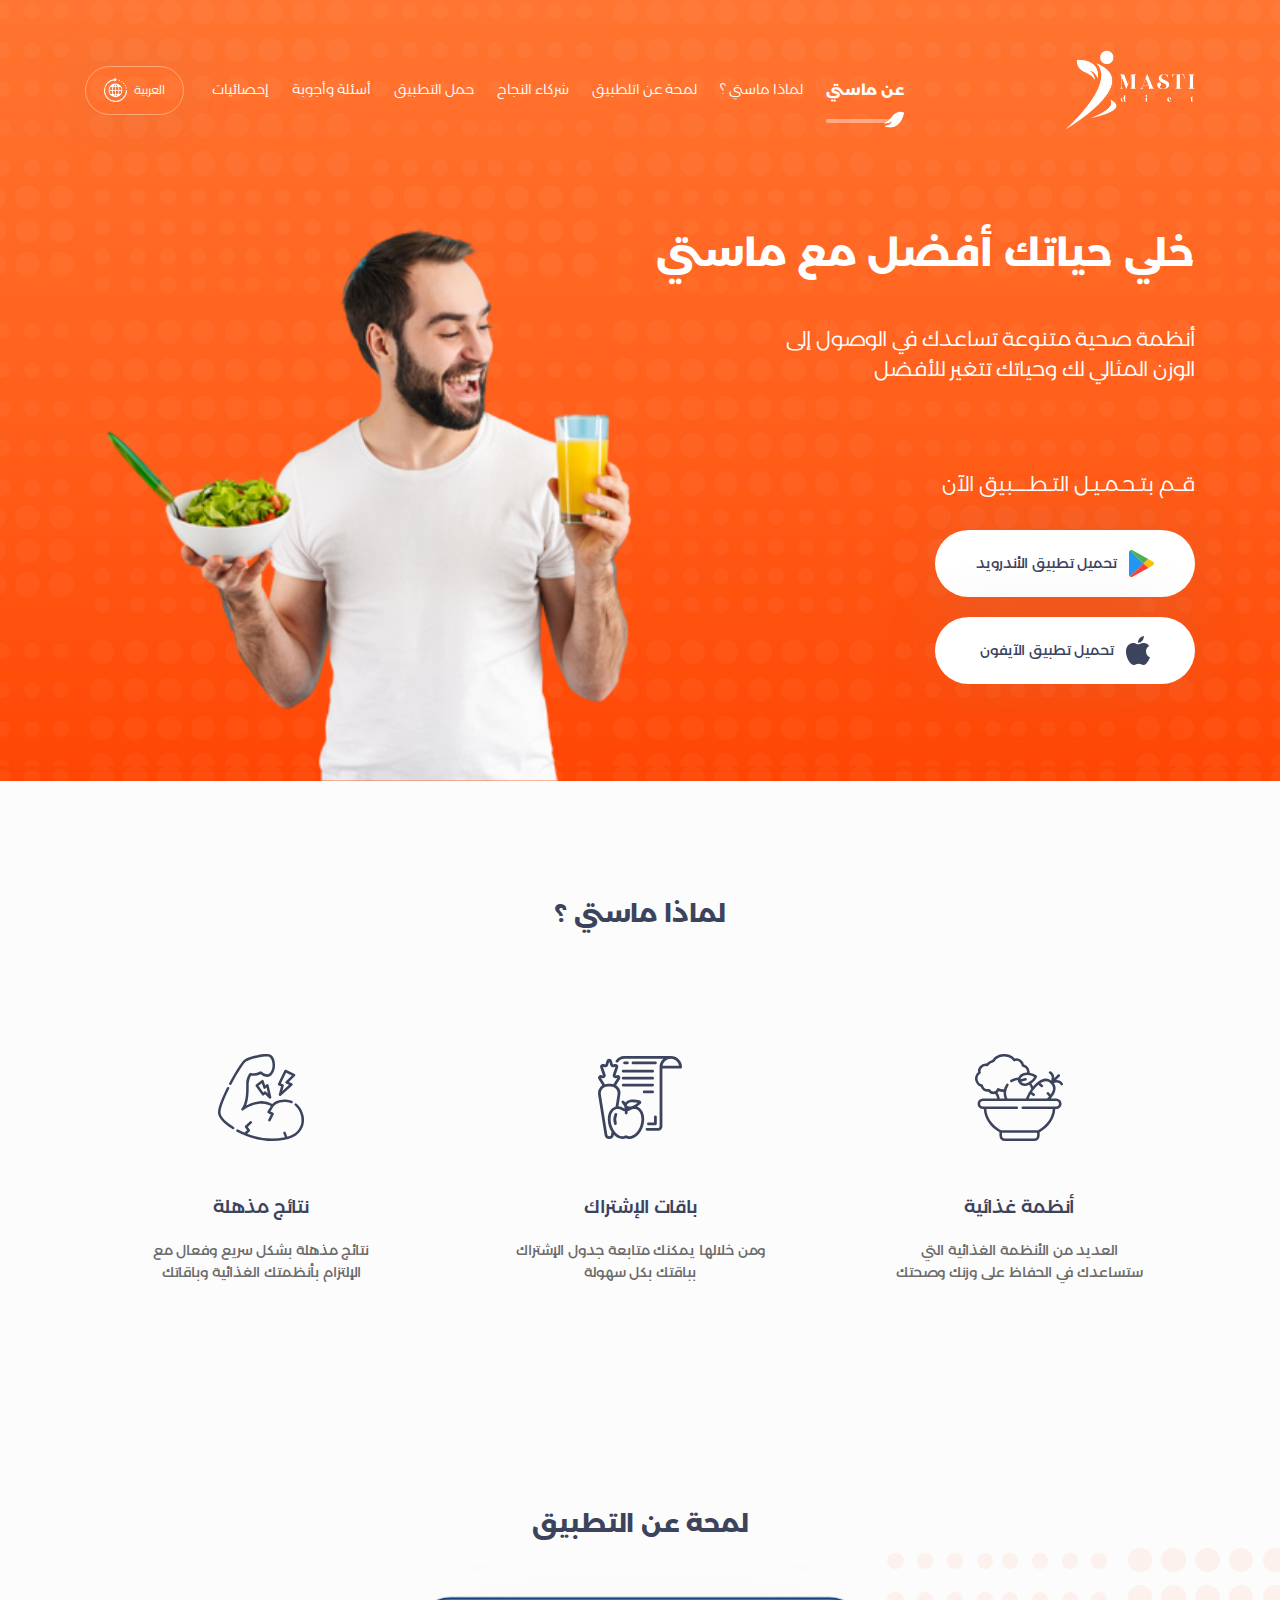
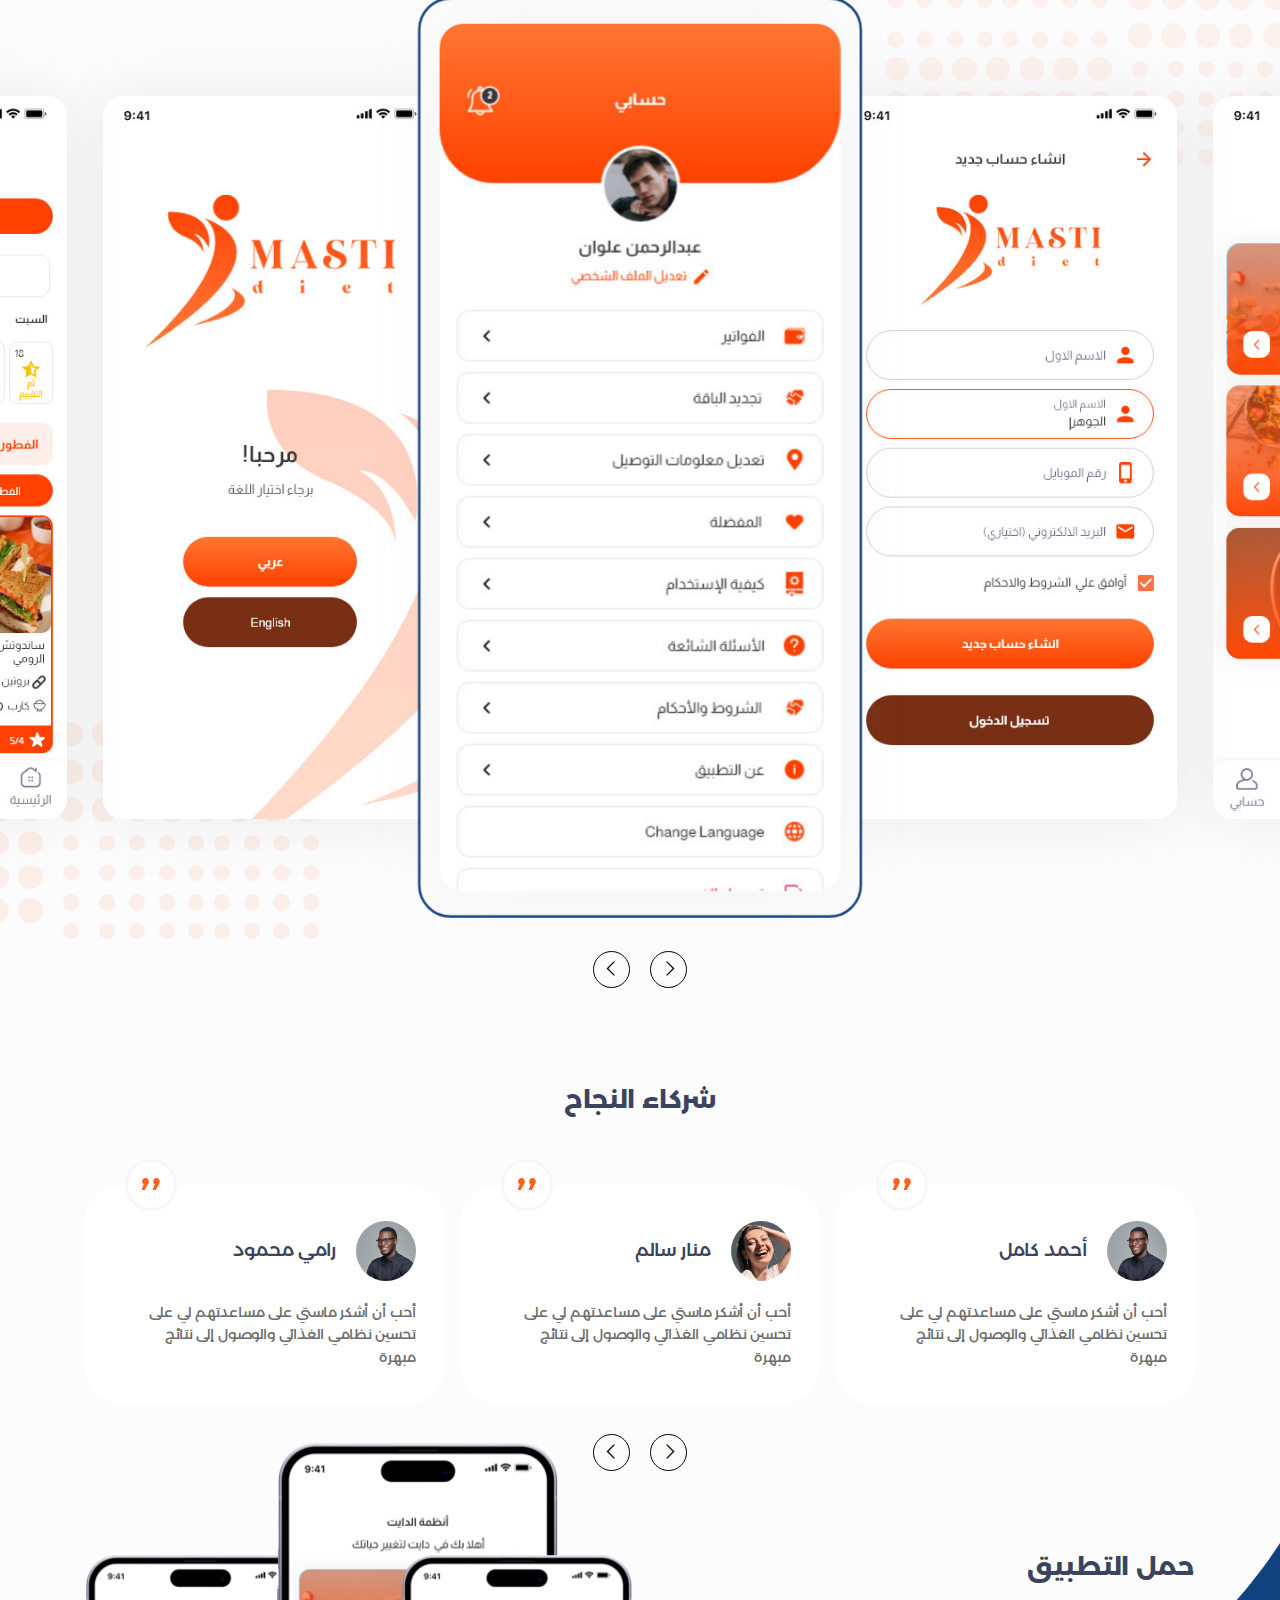
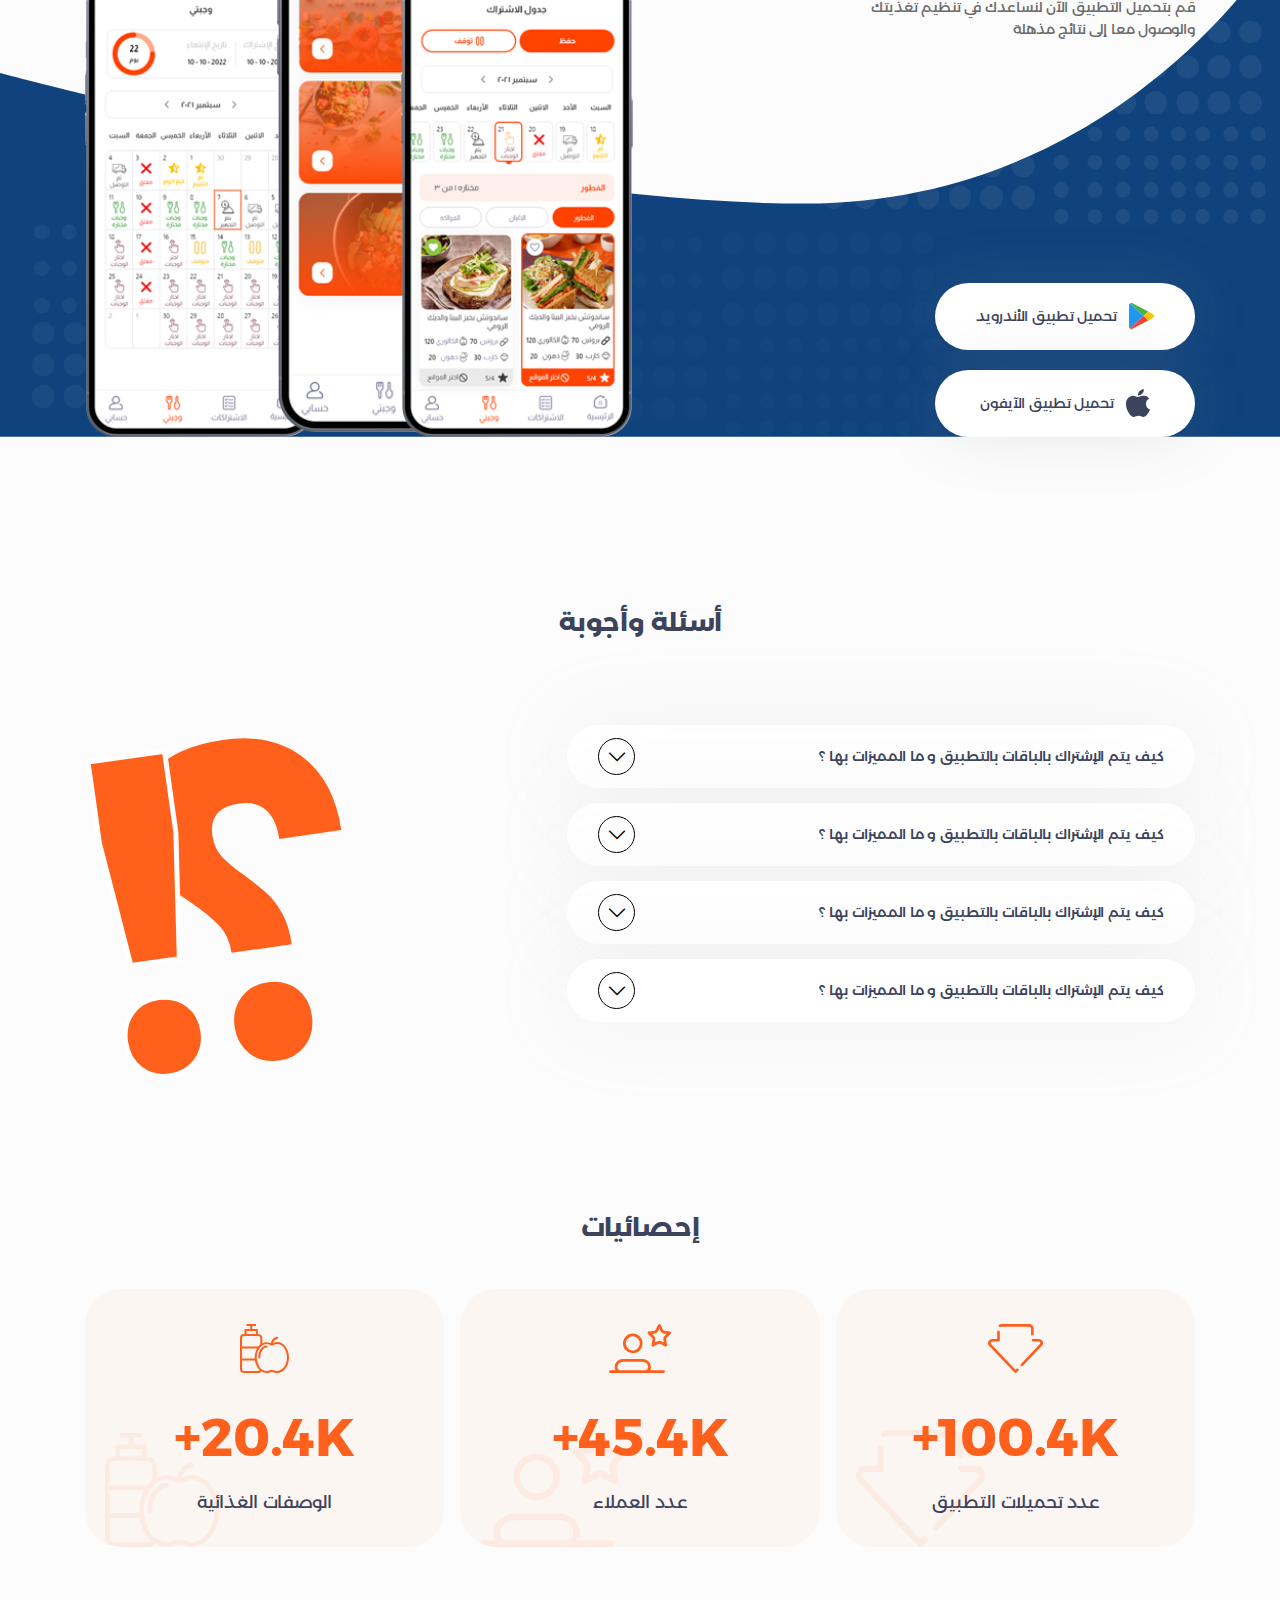
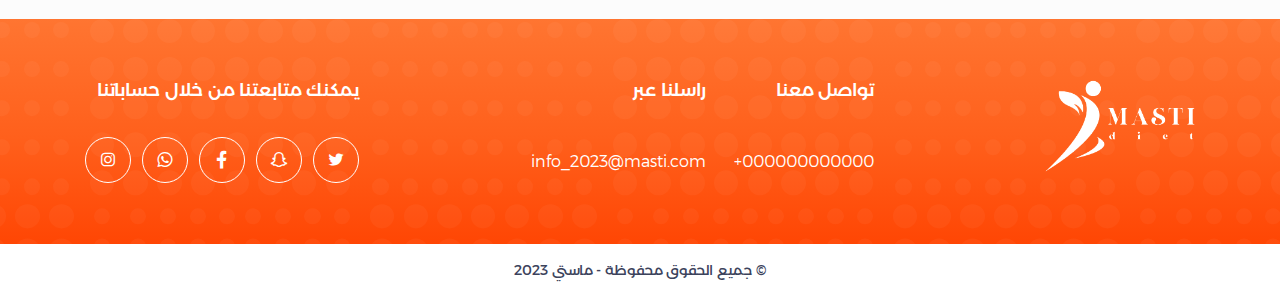
==== index.html @ 7a17d0a8 "init" ====
<!DOCTYPE html>
<html dir="rtl" lang="ar">
  <head>
    <meta charset="UTF-8" />
    <meta
      name="viewport"
      content="width=device-width, initial-scale=1, shrink-to-fit=no, user-scalable=no"
    />
    <title>Masti</title>
    <link rel="shortcut icon" type="img/png" href="images/fav.png" />
    <!-- <link rel="stylesheet" href="css/bootstrap.min.css" /> -->
    <link rel="stylesheet" href="css/bootstrap.rtl.min.css" />
    <link rel="stylesheet" href="css/swiper-bundle.min.css" />
    <link rel="stylesheet" href="css/sal.css" />
    <link rel="stylesheet" href="css/line-awesome.css" />
    <link rel="stylesheet" href="css/main.css" />
  </head>

  <body data-bs-spy="scroll" data-bs-target="#fixedNavbar">
    <!-- Start Header -->
    <header id="header">
      <div class="container">
        <div class="header">
          <div href="index.html" class="logo">
            <img src="images/logo.png" class="img-fluid" />
          </div>

          <div class="overlay"></div>

          <nav class="navbar" id="fixedNavbar">
            <ul class="nav nav-pills">
              <li class="nav-item">
                <a class="nav-link" href="#main"> عن ماستي </a>
              </li>
              <li class="nav-item">
                <a class="nav-link" href="#feats"> لماذا ماستي ؟ </a>
              </li>
              <li class="nav-item">
                <a class="nav-link" href="#app"> لمحة عن اتلطبيق </a>
              </li>
              <li class="nav-item">
                <a class="nav-link" href="#partners"> شركاء النجاح </a>
              </li>
              <li class="nav-item">
                <a class="nav-link" href="#download"> حمل التطبيق </a>
              </li>
              <li class="nav-item">
                <a class="nav-link" href="#faq"> أسئلة وأجوبة </a>
              </li>
              <li class="nav-item">
                <a class="nav-link" href="#states"> إحصائيات </a>
              </li>
            </ul>
            <a href="en/index.html" class="lang">
              العربية
              <img src="images/header/lang.svg" />
            </a>
          </nav>

          <button class="menu-btn">
            <span class="hamburger-lines">
              <span class="line line1"></span>
              <span class="line line2"></span>
              <span class="line line3"></span>
            </span>
          </button>
        </div>
      </div>
    </header>
    <!-- End Header -->

    <!-- Start Hero -->
    <main id="main">
      <div class="main-sec">
        <div class="container">
          <div class="main">
            <div class="main-text">
              <h1 class="main-title">خلي حياتك أفضل مع ماستي</h1>
              <p class="main-desc">
                أنظمة صحية متنوعة تساعدك في الوصول إلى الوزن المثالي لك وحياتك
                تتغير للأفضل
              </p>
              <div class="main-download">
                <h6 class="download-title">
                  قــم بتـحـمـيـل التـطـــــبيق الآن
                </h6>
                <div class="download-cont">
                  <a href="#!" class="download-btn">
                    <img src="images/download/google.svg" />
                    تحميل تطبيق الأندرويد
                  </a>
                  <a href="#!" class="download-btn">
                    <img src="images/download/apple.svg" />
                    تحميل تطبيق الآيفون
                  </a>
                </div>
              </div>
            </div>
            <div class="main-img">
              <img src="images/main/01.png" class="img-fluid" />
            </div>
          </div>
        </div>
      </div>
    </main>
    <!-- End Hero -->

    <!-- Start Feats -->
    <section id="feats">
      <div class="feats-sec">
        <div class="container">
          <h3 class="sec-title">لماذا ماستي ؟</h3>
          <div class="feats-cont">
            <div class="feat-item">
              <div class="feat-cont">
                <div class="feat-icon">
                  <img src="images/feats/01.svg" class="img-fluid" />
                </div>
                <h4 class="feat-name">أنظمة غذائية</h4>
                <p class="feat-desc">
                  العديد من الأنظمة الغذائية التي ستساعدك في الحفاظ على وزنك
                  وصحتك
                </p>
              </div>
            </div>
            <div class="feat-item">
              <div class="feat-cont">
                <div class="feat-icon">
                  <img src="images/feats/02.svg" class="img-fluid" />
                </div>
                <h4 class="feat-name">باقات الإشتراك</h4>
                <p class="feat-desc">
                  ومن خلالها يمكنك متابعة جدول الإشتراك بباقتك بكل سهولة
                </p>
              </div>
            </div>
            <div class="feat-item">
              <div class="feat-cont">
                <div class="feat-icon">
                  <img src="images/feats/03.svg" class="img-fluid" />
                </div>
                <h4 class="feat-name">نتائج مذهلة</h4>
                <p class="feat-desc">
                  نتائج مذهلة بشكل سريع وفعال مع الإلتزام بأنظمتك الغذائية
                  وباقاتك
                </p>
              </div>
            </div>
          </div>
        </div>
      </div>
    </section>
    <!-- End Feats -->

    <!-- Start App -->
    <section id="app">
      <div class="app-sec">
        <div class="container">
          <h3 class="sec-title">لمحة عن التطبيق</h3>
          <div class="app-slider">
            <div class="swiper">
              <div class="swiper-wrapper">
                <div class="swiper-slide">
                  <div class="app-screen">
                    <div class="app-img">
                      <img src="images/app/01.jpg" class="img-fluid" />
                    </div>
                  </div>
                </div>
                <div class="swiper-slide">
                  <div class="app-screen">
                    <div class="app-img">
                      <img src="images/app/02.jpg" class="img-fluid" />
                    </div>
                  </div>
                </div>
                <div class="swiper-slide">
                  <div class="app-screen">
                    <div class="app-img">
                      <img src="images/app/03.jpg" class="img-fluid" />
                    </div>
                  </div>
                </div>
                <div class="swiper-slide">
                  <div class="app-screen">
                    <div class="app-img">
                      <img src="images/app/04.jpg" class="img-fluid" />
                    </div>
                  </div>
                </div>
                <div class="swiper-slide">
                  <div class="app-screen">
                    <div class="app-img">
                      <img src="images/app/05.jpg" class="img-fluid" />
                    </div>
                  </div>
                </div>
              </div>
            </div>
            <div class="slider-navs">
              <div class="swiper-button-prev swiper-btn">
                <i class="las la-angle-right"></i>
              </div>
              <div class="swiper-button-next swiper-btn">
                <i class="las la-angle-left"></i>
              </div>
            </div>
          </div>
        </div>
      </div>
    </section>
    <!-- End App -->

    <!-- Start Partners -->
    <section id="partners">
      <div class="partners-sec">
        <div class="container">
          <h3 class="sec-title">شركاء النجاح</h3>
          <div class="partners-slider">
            <div class="swiper">
              <div class="swiper-wrapper">
                <div class="swiper-slide">
                  <div class="partner-item">
                    <div class="quote">,,</div>
                    <div class="partner-cont">
                      <div class="partner-head">
                        <div class="partner-img">
                          <img src="images/partners/01.jpg" class="img-fluid" />
                        </div>
                        <h4 class="partner-name">أحمد كامل</h4>
                      </div>
                      <p class="partner-text">
                        أحب أن أشكر ماستي على مساعدتهم لي على تحسين نظامي
                        الغذائي والوصول إلى نتائج مبهرة
                      </p>
                    </div>
                  </div>
                </div>
                <div class="swiper-slide">
                  <div class="partner-item">
                    <div class="quote">,,</div>
                    <div class="partner-cont">
                      <div class="partner-head">
                        <div class="partner-img">
                          <img src="images/partners/02.jpg" class="img-fluid" />
                        </div>
                        <h4 class="partner-name">منار سالم</h4>
                      </div>
                      <p class="partner-text">
                        أحب أن أشكر ماستي على مساعدتهم لي على تحسين نظامي
                        الغذائي والوصول إلى نتائج مبهرة
                      </p>
                    </div>
                  </div>
                </div>
                <div class="swiper-slide">
                  <div class="partner-item">
                    <div class="quote">,,</div>
                    <div class="partner-cont">
                      <div class="partner-head">
                        <div class="partner-img">
                          <img src="images/partners/01.jpg" class="img-fluid" />
                        </div>
                        <h4 class="partner-name">رامي محمود</h4>
                      </div>
                      <p class="partner-text">
                        أحب أن أشكر ماستي على مساعدتهم لي على تحسين نظامي
                        الغذائي والوصول إلى نتائج مبهرة
                      </p>
                    </div>
                  </div>
                </div>
              </div>
            </div>
            <div class="slider-navs">
              <div class="swiper-button-prev swiper-btn">
                <i class="las la-angle-right"></i>
              </div>
              <div class="swiper-button-next swiper-btn">
                <i class="las la-angle-left"></i>
              </div>
            </div>
          </div>
        </div>
      </div>
    </section>
    <!-- End Partners -->

    <!-- Start Download -->
    <section id="download">
      <div class="download-sec">
        <img src="images/download/curve.svg" class="img-fluid curve-bg" />
        <div class="container">
          <div class="download-content">
            <div class="download-text">
              <h3 class="sec-title">حمل التطبيق</h3>
              <p class="download-desc">
                قم بتحميل التطبيق الآن لنساعدك في تنظيم تغذيتك والوصول معا إلى
                نتائج مذهلة
              </p>
              <div class="download-cont">
                <a href="#!" class="download-btn">
                  <img src="images/download/google.svg" />
                  تحميل تطبيق الأندرويد
                </a>
                <a href="#!" class="download-btn">
                  <img src="images/download/apple.svg" />
                  تحميل تطبيق الآيفون
                </a>
              </div>
            </div>
            <div class="download-imgs">
              <img src="images/download/01.png" alt="" />
              <img src="images/download/02.png" alt="" />
              <img src="images/download/03.png" alt="" />
            </div>
          </div>
        </div>
      </div>
    </section>
    <!-- End Download -->

    <!-- Start FAQ -->
    <section id="faq">
      <div class="faq-sec">
        <div class="container">
          <h3 class="sec-title">أسئلة وأجوبة</h3>
          <div class="faq-cont">
            <div class="faq-acc">
              <div class="acc-item">
                <div class="acc-head">
                  كيف يتم الإشتراك بالباقات بالتطبيق و ما المميزات بها ؟
                  <div class="head-icon">
                    <i class="las la-angle-down"></i>
                  </div>
                </div>
                <div class="acc-body">
                  <p class="body-text">
                    هناك حقيقة مثبتة منذ زمن طويل وهي أن المحتوى المقروء لصفحة
                    ما سيلهي القارئ عن التركيز على الشكل الخارجي للنص أو شكل
                    توضع الفقرات في الصفحة التي يقرأها.إفتراضي هناك حقيقة مثبتة
                    منذ زمن
                  </p>
                </div>
              </div>
              <div class="acc-item">
                <div class="acc-head">
                  كيف يتم الإشتراك بالباقات بالتطبيق و ما المميزات بها ؟
                  <div class="head-icon">
                    <i class="las la-angle-down"></i>
                  </div>
                </div>
                <div class="acc-body">
                  <p class="body-text">
                    هناك حقيقة مثبتة منذ زمن طويل وهي أن المحتوى المقروء لصفحة
                    ما سيلهي القارئ عن التركيز على الشكل الخارجي للنص أو شكل
                    توضع الفقرات في الصفحة التي يقرأها.إفتراضي هناك حقيقة مثبتة
                    منذ زمن طويل وهي أن المحتوى المقروء لصفحة ما سيلهي القارئ عن
                    التركيز على الشكل الخارجي للنص أو شكل توضع الفقرات في الصفحة
                    التي يقرأها.إفتراضي هناك حقيقة مثبتة منذ زمن طويل وهي أن
                    المحتوى المقروء لصفحة ما سيلهي القارئ عن التركيز على الشكل
                    الخارجي للنص أو شكل توضع الفقرات في الصفحة التي
                    يقرأها.إفتراضي هناك حقيقة مثبتة منذ زمن طويل وهي أن المحتوى
                    المقروء لصفحة ما سيلهي القارئ عن التركيز على الشكل الخارجي
                    للنص أو شكل توضع الفقرات في الصفحة التي يقرأها.إفتراضي
                  </p>
                </div>
              </div>
              <div class="acc-item">
                <div class="acc-head">
                  كيف يتم الإشتراك بالباقات بالتطبيق و ما المميزات بها ؟
                  <div class="head-icon">
                    <i class="las la-angle-down"></i>
                  </div>
                </div>
                <div class="acc-body">
                  <p class="body-text">
                    هناك حقيقة مثبتة منذ زمن طويل وهي أن المحتوى المقروء لصفحة
                    ما سيلهي القارئ عن التركيز على الشكل الخارجي للنص أو شكل
                    توضع الفقرات في الصفحة التي يقرأها.إفتراضي هناك حقيقة مثبتة
                    منذ زمن
                  </p>
                </div>
              </div>
              <div class="acc-item">
                <div class="acc-head">
                  كيف يتم الإشتراك بالباقات بالتطبيق و ما المميزات بها ؟
                  <div class="head-icon">
                    <i class="las la-angle-down"></i>
                  </div>
                </div>
                <div class="acc-body">
                  <p class="body-text">
                    هناك حقيقة مثبتة منذ زمن طويل وهي أن المحتوى المقروء لصفحة
                    ما سيلهي القارئ عن التركيز على الشكل الخارجي للنص أو شكل
                    توضع الفقرات في الصفحة التي يقرأها.إفتراضي هناك حقيقة مثبتة
                    منذ زمن طويل وهي أن المحتوى المقروء لصفحة ما سيلهي القارئ عن
                    التركيز على الشكل الخارجي للنص أو شكل توضع الفقرات في الصفحة
                    التي يقرأها.إفتراضي هناك حقيقة مثبتة منذ زمن طويل وهي أن
                    المحتوى المقروء لصفحة ما سيلهي القارئ عن التركيز على الشكل
                    الخارجي للنص أو شكل توضع الفقرات في الصفحة التي
                    يقرأها.إفتراضي هناك حقيقة مثبتة منذ زمن طويل وهي أن المحتوى
                    المقروء لصفحة ما سيلهي القارئ عن التركيز على الشكل الخارجي
                    للنص أو شكل توضع الفقرات في الصفحة التي يقرأها.إفتراضي
                  </p>
                </div>
              </div>
            </div>
            <div class="faq-img">
              <div class="icons">
                <span>!</span>
                <span>؟</span>
              </div>
            </div>
          </div>
        </div>
      </div>
    </section>
    <!-- End FAQ -->

    <!-- Start States -->
    <section id="states">
      <div class="states-sec">
        <div class="container">
          <h3 class="sec-title">إحصائيات</h3>
          <div class="states-cont">
            <div class="state-item">
              <div class="state-icon">
                <img src="images/states/01.svg" class="img-fluid" />
              </div>
              <strong class="state-value">
                +
                <span class="state-num">100.4</span>
                K
              </strong>
              <h6 class="state-name">عدد تحميلات التطبيق</h6>
              <div class="state-pattern">
                <img src="images/states/01.svg" class="img-fluid" />
              </div>
            </div>
            <div class="state-item">
              <div class="state-icon">
                <img src="images/states/02.svg" class="img-fluid" />
              </div>
              <strong class="state-value">
                +
                <span class="state-num">45.4</span>
                K
              </strong>
              <h6 class="state-name">عدد العملاء</h6>
              <div class="state-pattern">
                <img src="images/states/02.svg" class="img-fluid" />
              </div>
            </div>
            <div class="state-item">
              <div class="state-icon">
                <img src="images/states/03.svg" class="img-fluid" />
              </div>
              <strong class="state-value">
                +
                <span class="state-num">20.4</span>
                K
              </strong>
              <h6 class="state-name">الوصفات الغذائية</h6>
              <div class="state-pattern">
                <img src="images/states/03.svg" class="img-fluid" />
              </div>
            </div>
          </div>
        </div>
      </div>
    </section>
    <!-- End States -->

    <!-- Start Footer -->
    <footer>
      <div class="container">
        <div class="footer">
          <div class="footer-logo">
            <img src="images/logo.png" class="img-fluid" />
          </div>
          <div class="footer-contacts">
            <div class="footer-contact">
              <h4 class="footer-title">تواصل معنا</h4>
              <a href="tel:+000000000000" class="contact-method">
                +000000000000
              </a>
            </div>
            <div class="footer-contact">
              <h4 class="footer-title">راسلنا عبر</h4>
              <a href="mailto:info_2023@masti.com" class="contact-method">
                info_2023@masti.com
              </a>
            </div>
          </div>
          <div class="footer-socials">
            <h4 class="footer-title">يمكنك متابعتنا من خلال حساباتنا</h4>
            <div class="socials">
              <a href="#!" class="social">
                <i class="lab la-twitter"></i>
              </a>
              <a href="#!" class="social">
                <i class="lab la-snapchat"></i>
              </a>
              <a href="#!" class="social">
                <i class="lab la-facebook"></i>
              </a>
              <a href="#!" class="social">
                <i class="lab la-whatsapp"></i>
              </a>
              <a href="#!" class="social">
                <i class="lab la-instagram"></i>
              </a>
            </div>
          </div>
        </div>
      </div>
    </footer>
    <p class="copyrights">© جميع الحقوق محفوظة - ماستي 2023</p>
    <!-- End Footer -->
    <script src="js/jquery.min.js"></script>
    <script src="js/popper.min.js"></script>
    <script src="js/bootstrap.min.js"></script>
    <script src="js/swiper-bundle.min.js"></script>
    <script src="js/sal.js"></script>
    <script src="js/main.js"></script>
  </body>
</html>
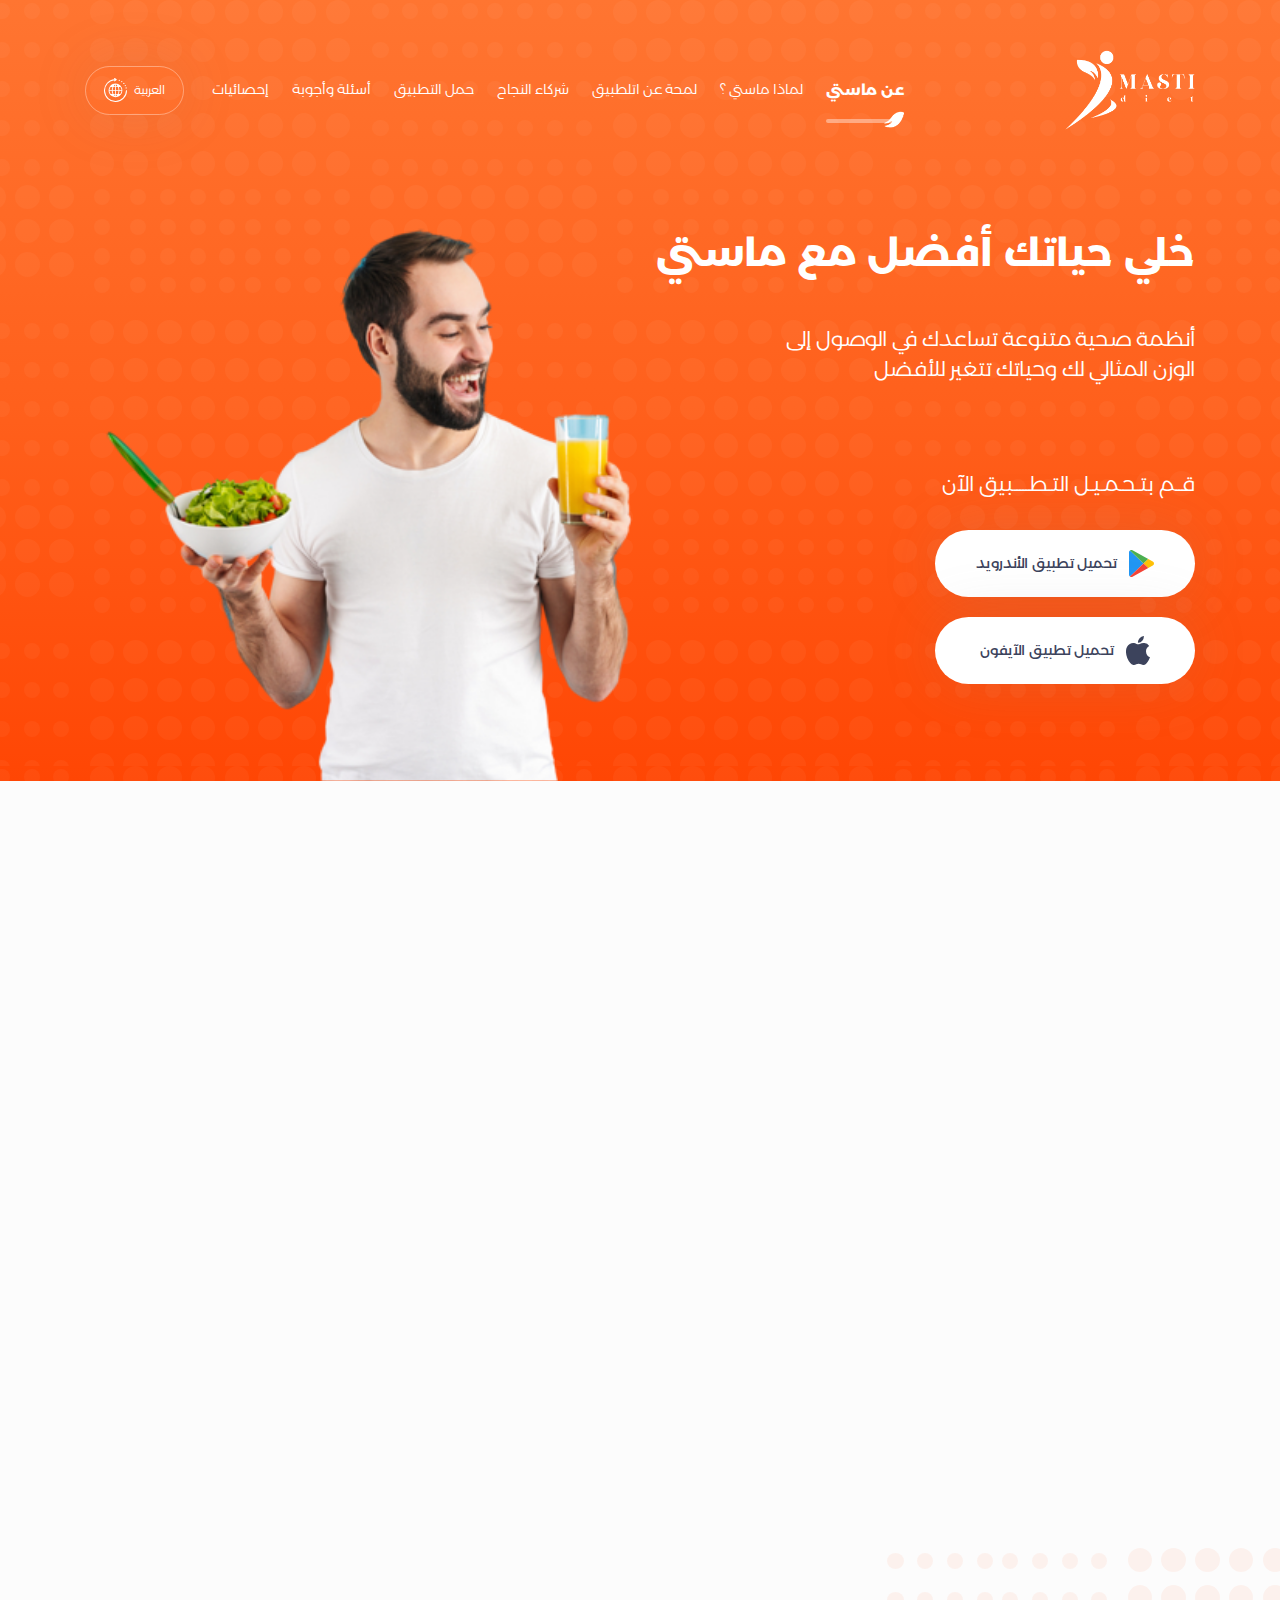
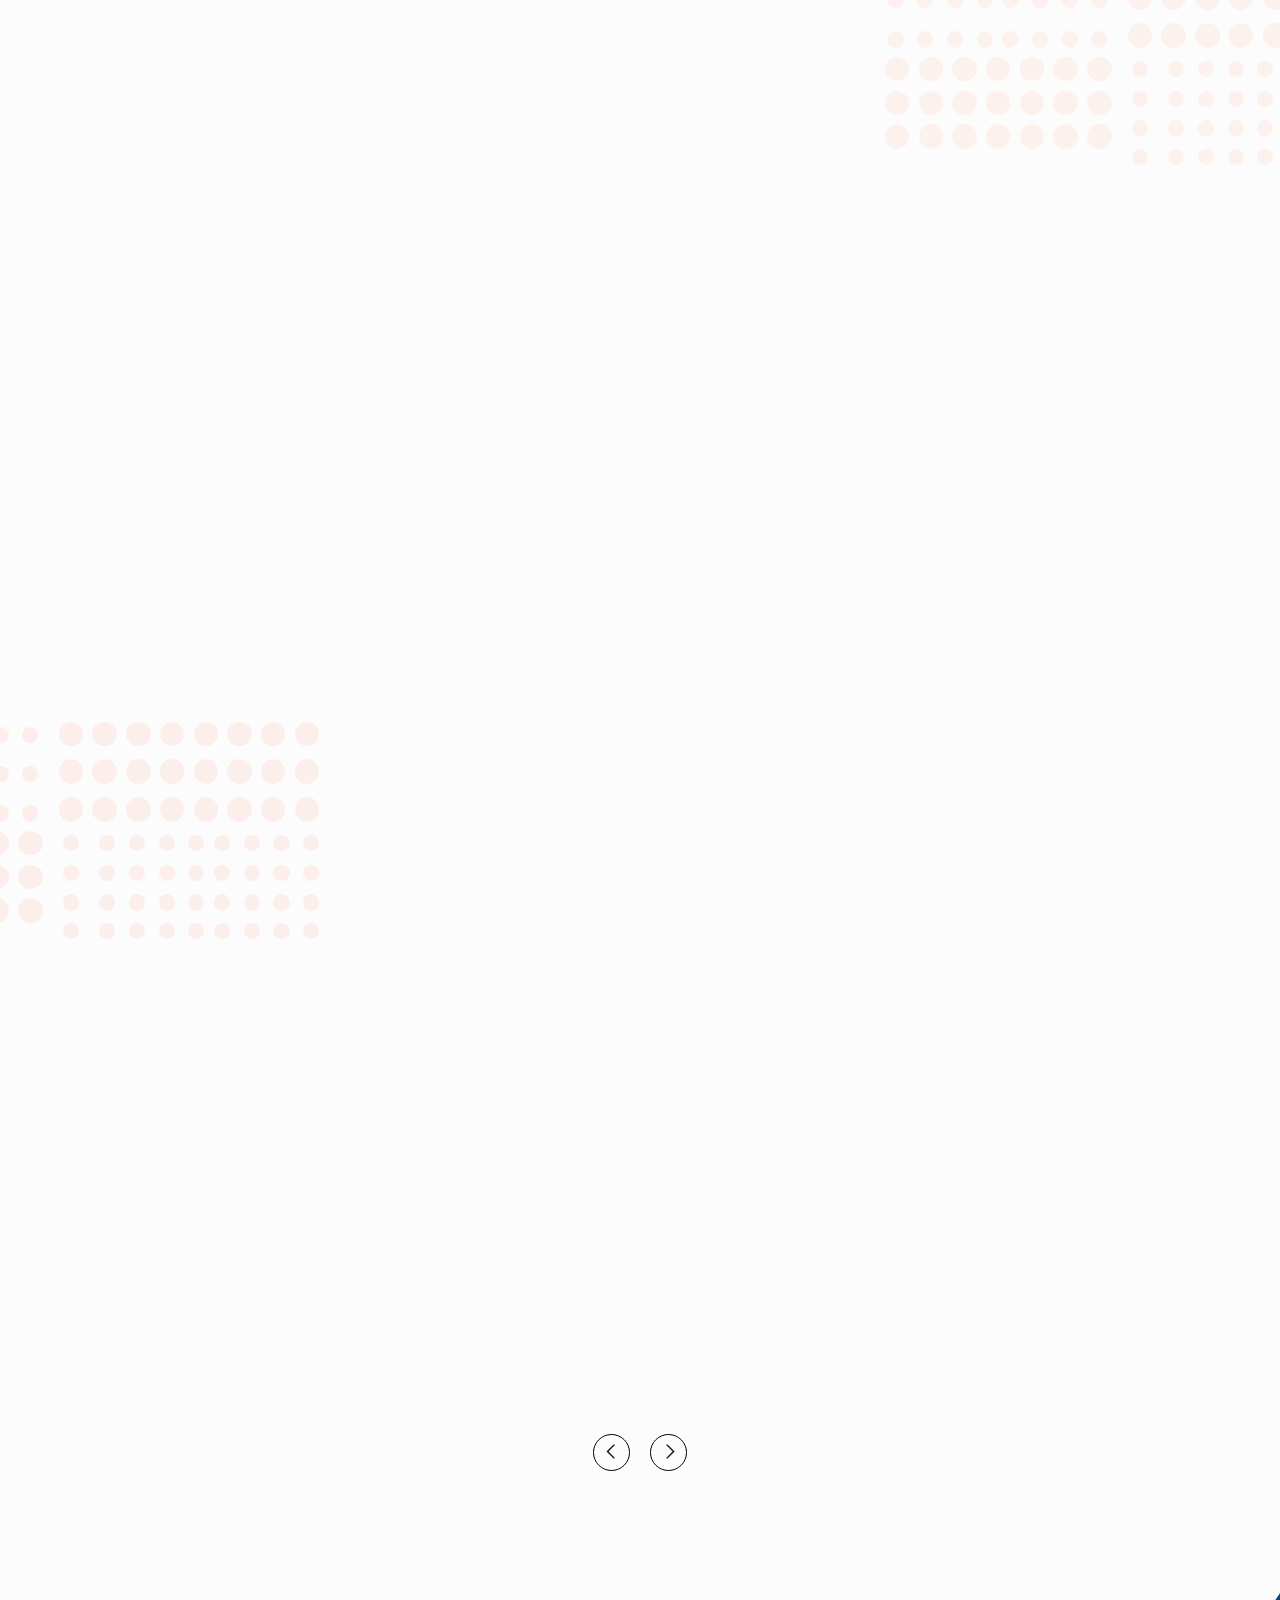
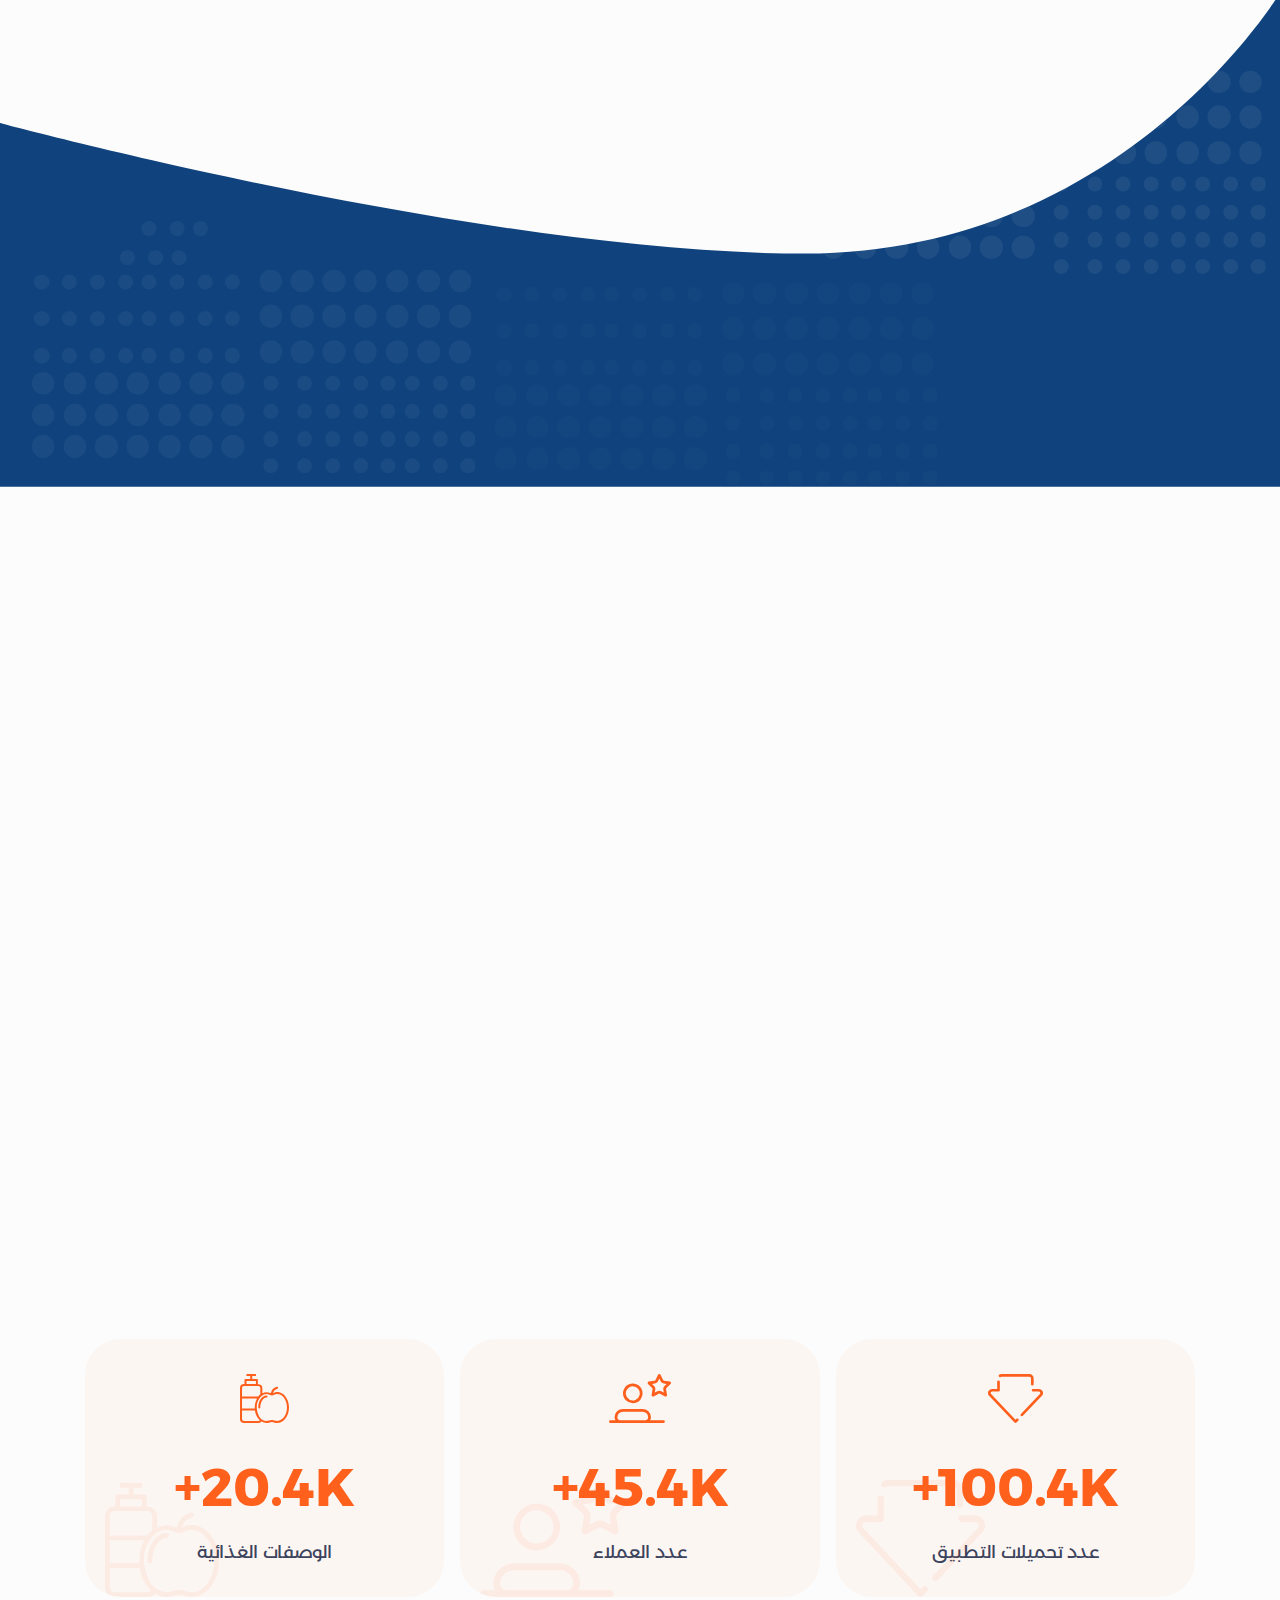
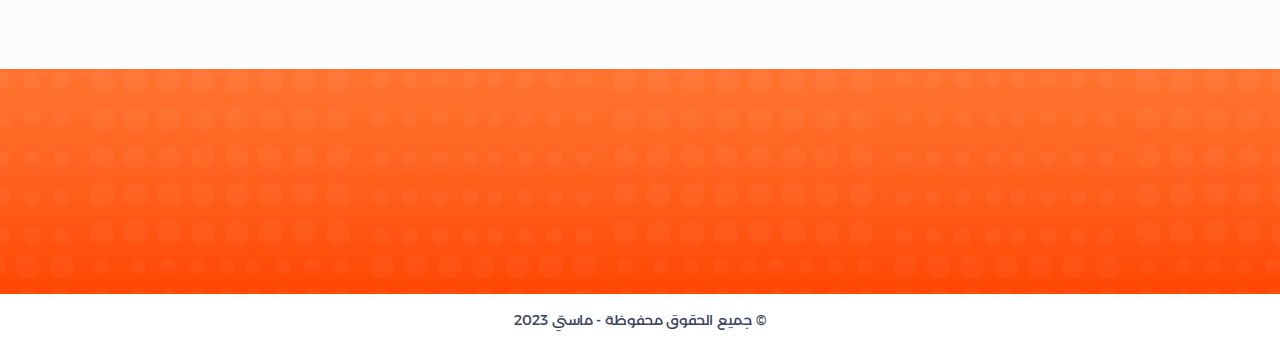
==== commit 2b77ded1: "animation" ====
--- a/index.html
+++ b/index.html
@@ -75,12 +75,22 @@
         <div class="container">
           <div class="main">
             <div class="main-text">
-              <h1 class="main-title">خلي حياتك أفضل مع ماستي</h1>
-              <p class="main-desc">
+              <h1 class="main-title" data-sal="slide-up">
+                خلي حياتك أفضل مع ماستي
+              </h1>
+              <p
+                class="main-desc"
+                data-sal="slide-up"
+                style="--sal-delay: 0.2s"
+              >
                 أنظمة صحية متنوعة تساعدك في الوصول إلى الوزن المثالي لك وحياتك
                 تتغير للأفضل
               </p>
-              <div class="main-download">
+              <div
+                class="main-download"
+                data-sal="slide-up"
+                style="--sal-delay: 0.4s"
+              >
                 <h6 class="download-title">
                   قــم بتـحـمـيـل التـطـــــبيق الآن
                 </h6>
@@ -96,7 +106,7 @@
                 </div>
               </div>
             </div>
-            <div class="main-img">
+            <div class="main-img" data-sal="zoom-in" style="--sal-delay: 0.2s">
               <img src="images/main/01.png" class="img-fluid" />
             </div>
           </div>
@@ -109,9 +119,9 @@
     <section id="feats">
       <div class="feats-sec">
         <div class="container">
-          <h3 class="sec-title">لماذا ماستي ؟</h3>
+          <h3 class="sec-title" data-sal="slide-down">لماذا ماستي ؟</h3>
           <div class="feats-cont">
-            <div class="feat-item">
+            <div class="feat-item" data-sal="flip-right">
               <div class="feat-cont">
                 <div class="feat-icon">
                   <img src="images/feats/01.svg" class="img-fluid" />
@@ -123,7 +133,11 @@
                 </p>
               </div>
             </div>
-            <div class="feat-item">
+            <div
+              class="feat-item"
+              data-sal="flip-right"
+              style="--sal-delay: 0.2s"
+            >
               <div class="feat-cont">
                 <div class="feat-icon">
                   <img src="images/feats/02.svg" class="img-fluid" />
@@ -134,7 +148,11 @@
                 </p>
               </div>
             </div>
-            <div class="feat-item">
+            <div
+              class="feat-item"
+              data-sal="flip-right"
+              style="--sal-delay: 0.4s"
+            >
               <div class="feat-cont">
                 <div class="feat-icon">
                   <img src="images/feats/03.svg" class="img-fluid" />
@@ -156,8 +174,8 @@
     <section id="app">
       <div class="app-sec">
         <div class="container">
-          <h3 class="sec-title">لمحة عن التطبيق</h3>
-          <div class="app-slider">
+          <h3 class="sec-title" data-sal="slide-down">لمحة عن التطبيق</h3>
+          <div class="app-slider" data-sal="slide-up">
             <div class="swiper">
               <div class="swiper-wrapper">
                 <div class="swiper-slide">
@@ -215,12 +233,12 @@
     <section id="partners">
       <div class="partners-sec">
         <div class="container">
-          <h3 class="sec-title">شركاء النجاح</h3>
+          <h3 class="sec-title" data-sal="slide-down">شركاء النجاح</h3>
           <div class="partners-slider">
             <div class="swiper">
               <div class="swiper-wrapper">
                 <div class="swiper-slide">
-                  <div class="partner-item">
+                  <div class="partner-item" data-sal="slide-up">
                     <div class="quote">,,</div>
                     <div class="partner-cont">
                       <div class="partner-head">
@@ -237,7 +255,11 @@
                   </div>
                 </div>
                 <div class="swiper-slide">
-                  <div class="partner-item">
+                  <div
+                    class="partner-item"
+                    data-sal="slide-up"
+                    style="--sal-delay: 0.2s"
+                  >
                     <div class="quote">,,</div>
                     <div class="partner-cont">
                       <div class="partner-head">
@@ -254,7 +276,11 @@
                   </div>
                 </div>
                 <div class="swiper-slide">
-                  <div class="partner-item">
+                  <div
+                    class="partner-item"
+                    data-sal="slide-up"
+                    style="--sal-delay: 0.2s"
+                  >
                     <div class="quote">,,</div>
                     <div class="partner-cont">
                       <div class="partner-head">
@@ -293,12 +319,20 @@
         <div class="container">
           <div class="download-content">
             <div class="download-text">
-              <h3 class="sec-title">حمل التطبيق</h3>
-              <p class="download-desc">
+              <h3 class="sec-title" data-sal="slide-down">حمل التطبيق</h3>
+              <p
+                class="download-desc"
+                data-sal="slide-down"
+                style="--sal-delay: 0.2s"
+              >
                 قم بتحميل التطبيق الآن لنساعدك في تنظيم تغذيتك والوصول معا إلى
                 نتائج مذهلة
               </p>
-              <div class="download-cont">
+              <div
+                class="download-cont"
+                data-sal="slide-down"
+                style="--sal-delay: 0.4s"
+              >
                 <a href="#!" class="download-btn">
                   <img src="images/download/google.svg" />
                   تحميل تطبيق الأندرويد
@@ -310,9 +344,21 @@
               </div>
             </div>
             <div class="download-imgs">
-              <img src="images/download/01.png" alt="" />
-              <img src="images/download/02.png" alt="" />
-              <img src="images/download/03.png" alt="" />
+              <img
+                src="images/download/01.png"
+                data-sal="flip-right"
+                style="--sal-delay: 0.2s"
+              />
+              <img
+                src="images/download/02.png"
+                data-sal="zoom-in"
+                style="--sal-delay: 0.4s"
+              />
+              <img
+                src="images/download/03.png"
+                data-sal="flip-right"
+                style="--sal-delay: 0.6s"
+              />
             </div>
           </div>
         </div>
@@ -324,10 +370,10 @@
     <section id="faq">
       <div class="faq-sec">
         <div class="container">
-          <h3 class="sec-title">أسئلة وأجوبة</h3>
+          <h3 class="sec-title" data-sal="slide-down">أسئلة وأجوبة</h3>
           <div class="faq-cont">
             <div class="faq-acc">
-              <div class="acc-item">
+              <div class="acc-item" data-sal="slide-up">
                 <div class="acc-head">
                   كيف يتم الإشتراك بالباقات بالتطبيق و ما المميزات بها ؟
                   <div class="head-icon">
@@ -343,7 +389,11 @@
                   </p>
                 </div>
               </div>
-              <div class="acc-item">
+              <div
+                class="acc-item"
+                data-sal="slide-up"
+                style="--sal-delay: 0.2s"
+              >
                 <div class="acc-head">
                   كيف يتم الإشتراك بالباقات بالتطبيق و ما المميزات بها ؟
                   <div class="head-icon">
@@ -366,7 +416,11 @@
                   </p>
                 </div>
               </div>
-              <div class="acc-item">
+              <div
+                class="acc-item"
+                data-sal="slide-up"
+                style="--sal-delay: 0.4s"
+              >
                 <div class="acc-head">
                   كيف يتم الإشتراك بالباقات بالتطبيق و ما المميزات بها ؟
                   <div class="head-icon">
@@ -382,7 +436,11 @@
                   </p>
                 </div>
               </div>
-              <div class="acc-item">
+              <div
+                class="acc-item"
+                data-sal="slide-up"
+                style="--sal-delay: 0.6s"
+              >
                 <div class="acc-head">
                   كيف يتم الإشتراك بالباقات بالتطبيق و ما المميزات بها ؟
                   <div class="head-icon">
@@ -408,8 +466,8 @@
             </div>
             <div class="faq-img">
               <div class="icons">
-                <span>!</span>
-                <span>؟</span>
+                <span data-sal="zoom-in" style="--sal-delay: 0.2s">!</span>
+                <span data-sal="zoom-in" style="--sal-delay: 0.4s">؟</span>
               </div>
             </div>
           </div>
@@ -422,7 +480,7 @@
     <section id="states">
       <div class="states-sec">
         <div class="container">
-          <h3 class="sec-title">إحصائيات</h3>
+          <h3 class="sec-title" data-sal="slide-down">إحصائيات</h3>
           <div class="states-cont">
             <div class="state-item">
               <div class="state-icon">
@@ -476,24 +534,24 @@
     <footer>
       <div class="container">
         <div class="footer">
-          <div class="footer-logo">
+          <div class="footer-logo" data-sal="slide-down">
             <img src="images/logo.png" class="img-fluid" />
           </div>
           <div class="footer-contacts">
-            <div class="footer-contact">
+            <div class="footer-contact" data-sal="slide-down" style="--sal-delay: 0.2s">
               <h4 class="footer-title">تواصل معنا</h4>
               <a href="tel:+000000000000" class="contact-method">
                 +000000000000
               </a>
             </div>
-            <div class="footer-contact">
+            <div class="footer-contact" data-sal="slide-down" style="--sal-delay: 0.4s">
               <h4 class="footer-title">راسلنا عبر</h4>
               <a href="mailto:info_2023@masti.com" class="contact-method">
                 info_2023@masti.com
               </a>
             </div>
           </div>
-          <div class="footer-socials">
+          <div class="footer-socials" data-sal="slide-down" style="--sal-delay: 0.6s">
             <h4 class="footer-title">يمكنك متابعتنا من خلال حساباتنا</h4>
             <div class="socials">
               <a href="#!" class="social">
--- a/css/main.css
+++ b/css/main.css
@@ -7,6 +7,7 @@
   --bg-color: #fcfcfc;
   --gred-color1: #ff7531;
   --gred-color2: #ff4604;
+  --sal-duration: 1s;
 }
 
 body {
@@ -892,6 +893,15 @@
   }
 }
 
+.download-text {
+  padding-bottom: 50px;
+}
+@media (max-width: 991px) {
+  .download-text {
+    padding: 0;
+  }
+}
+
 .download-desc {
   font-size: 14px;
   color: var(--text-color);
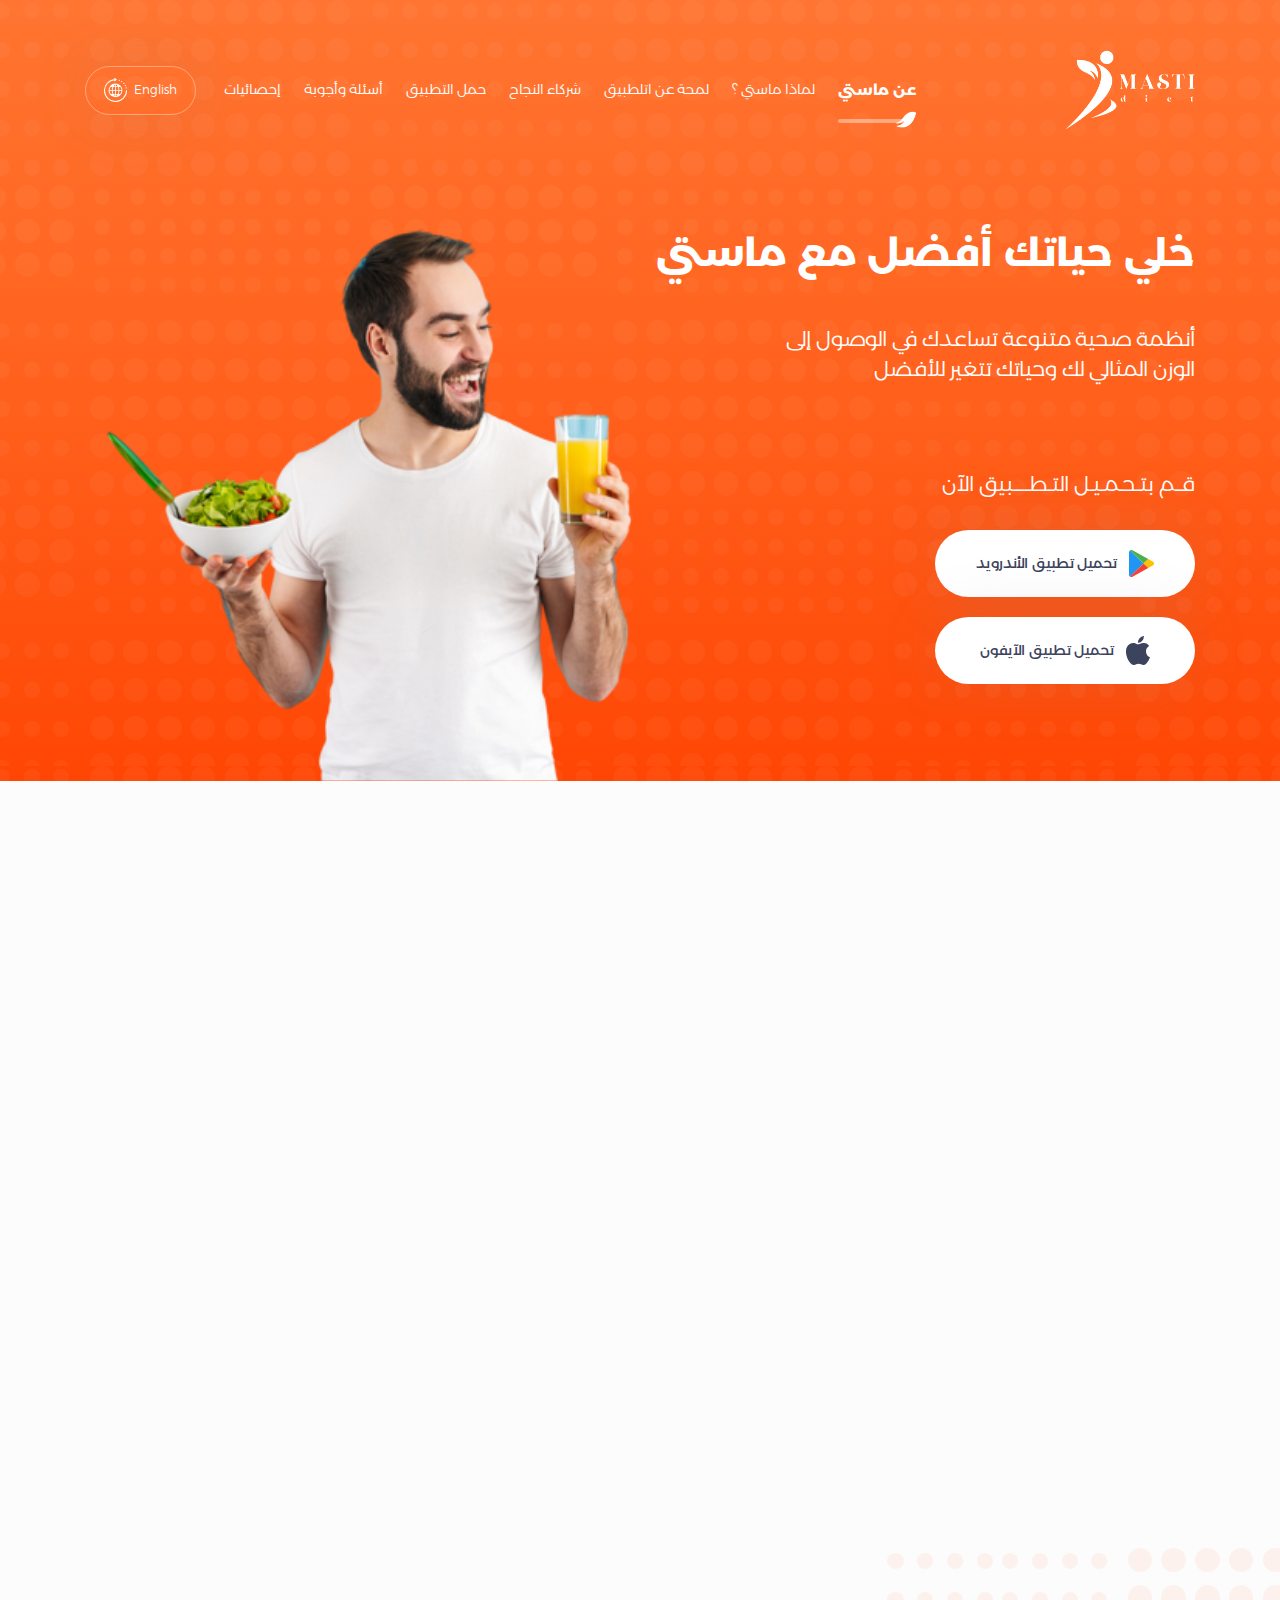
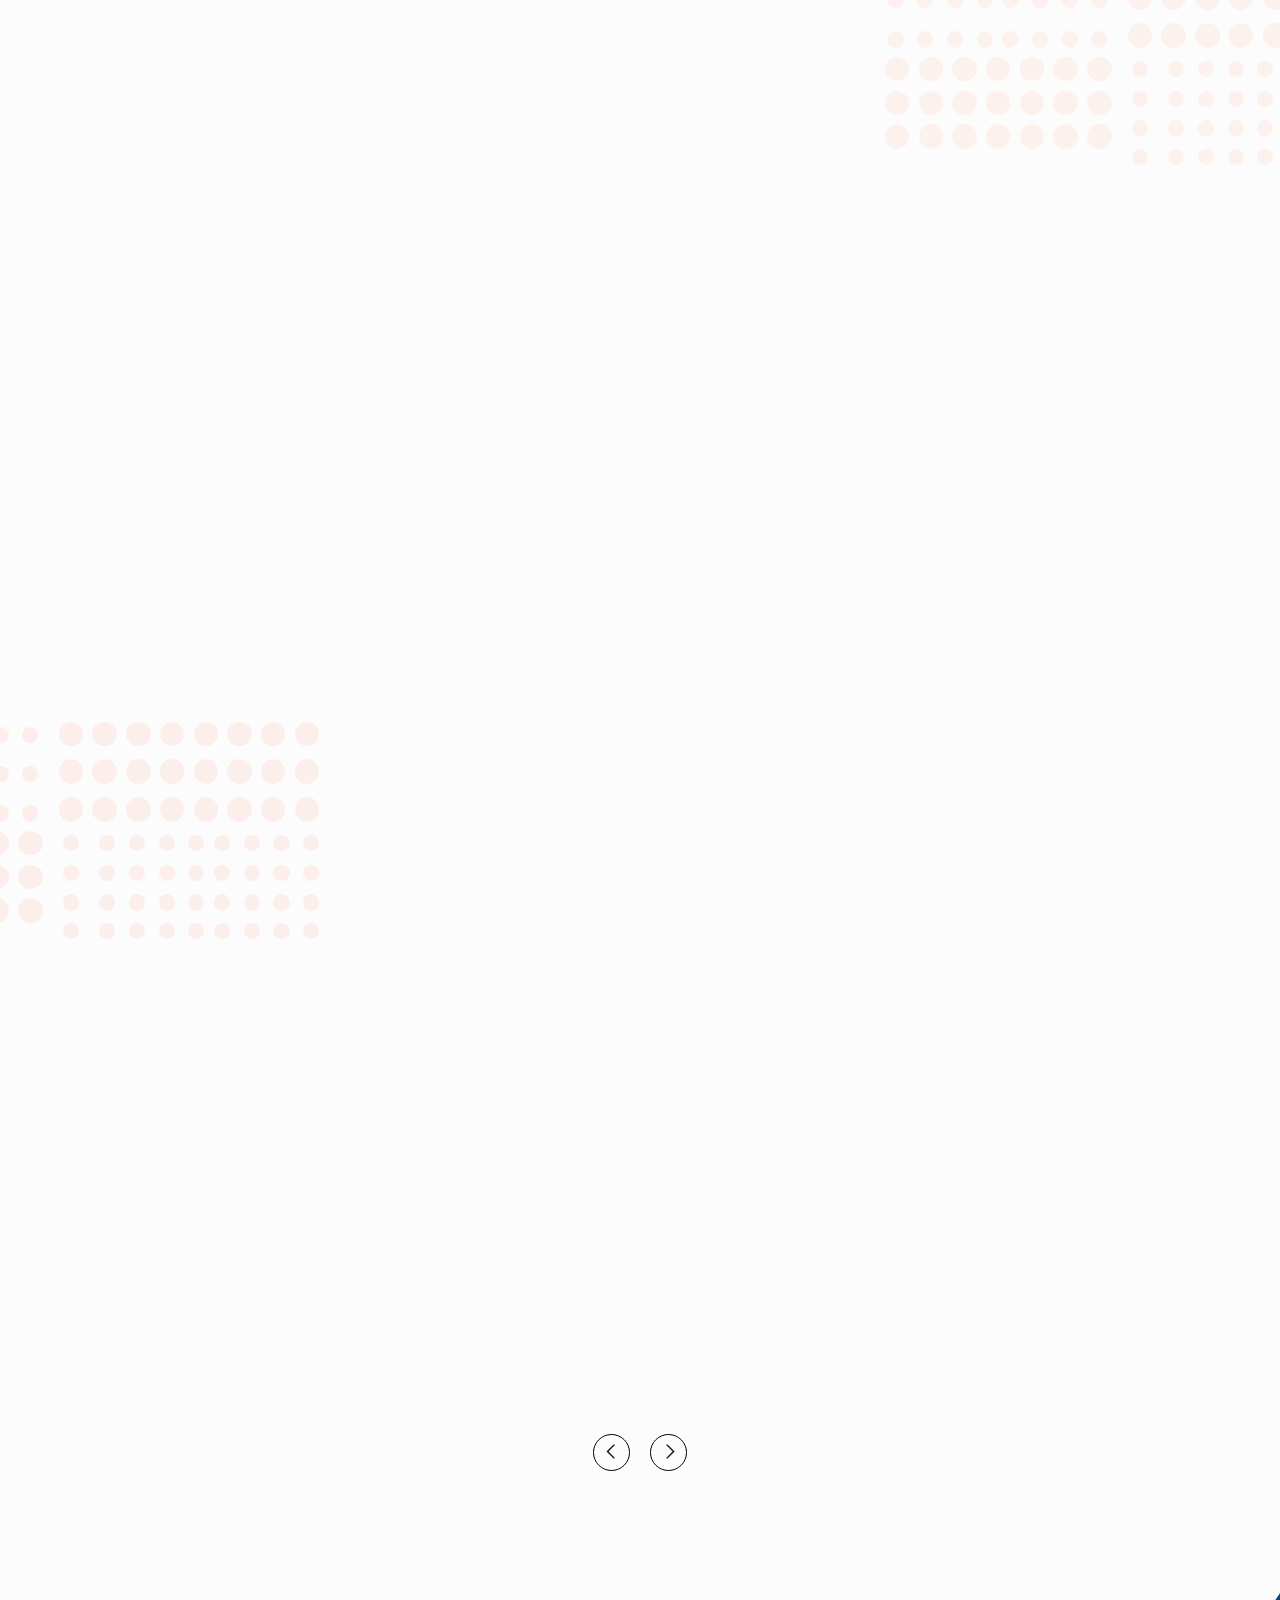
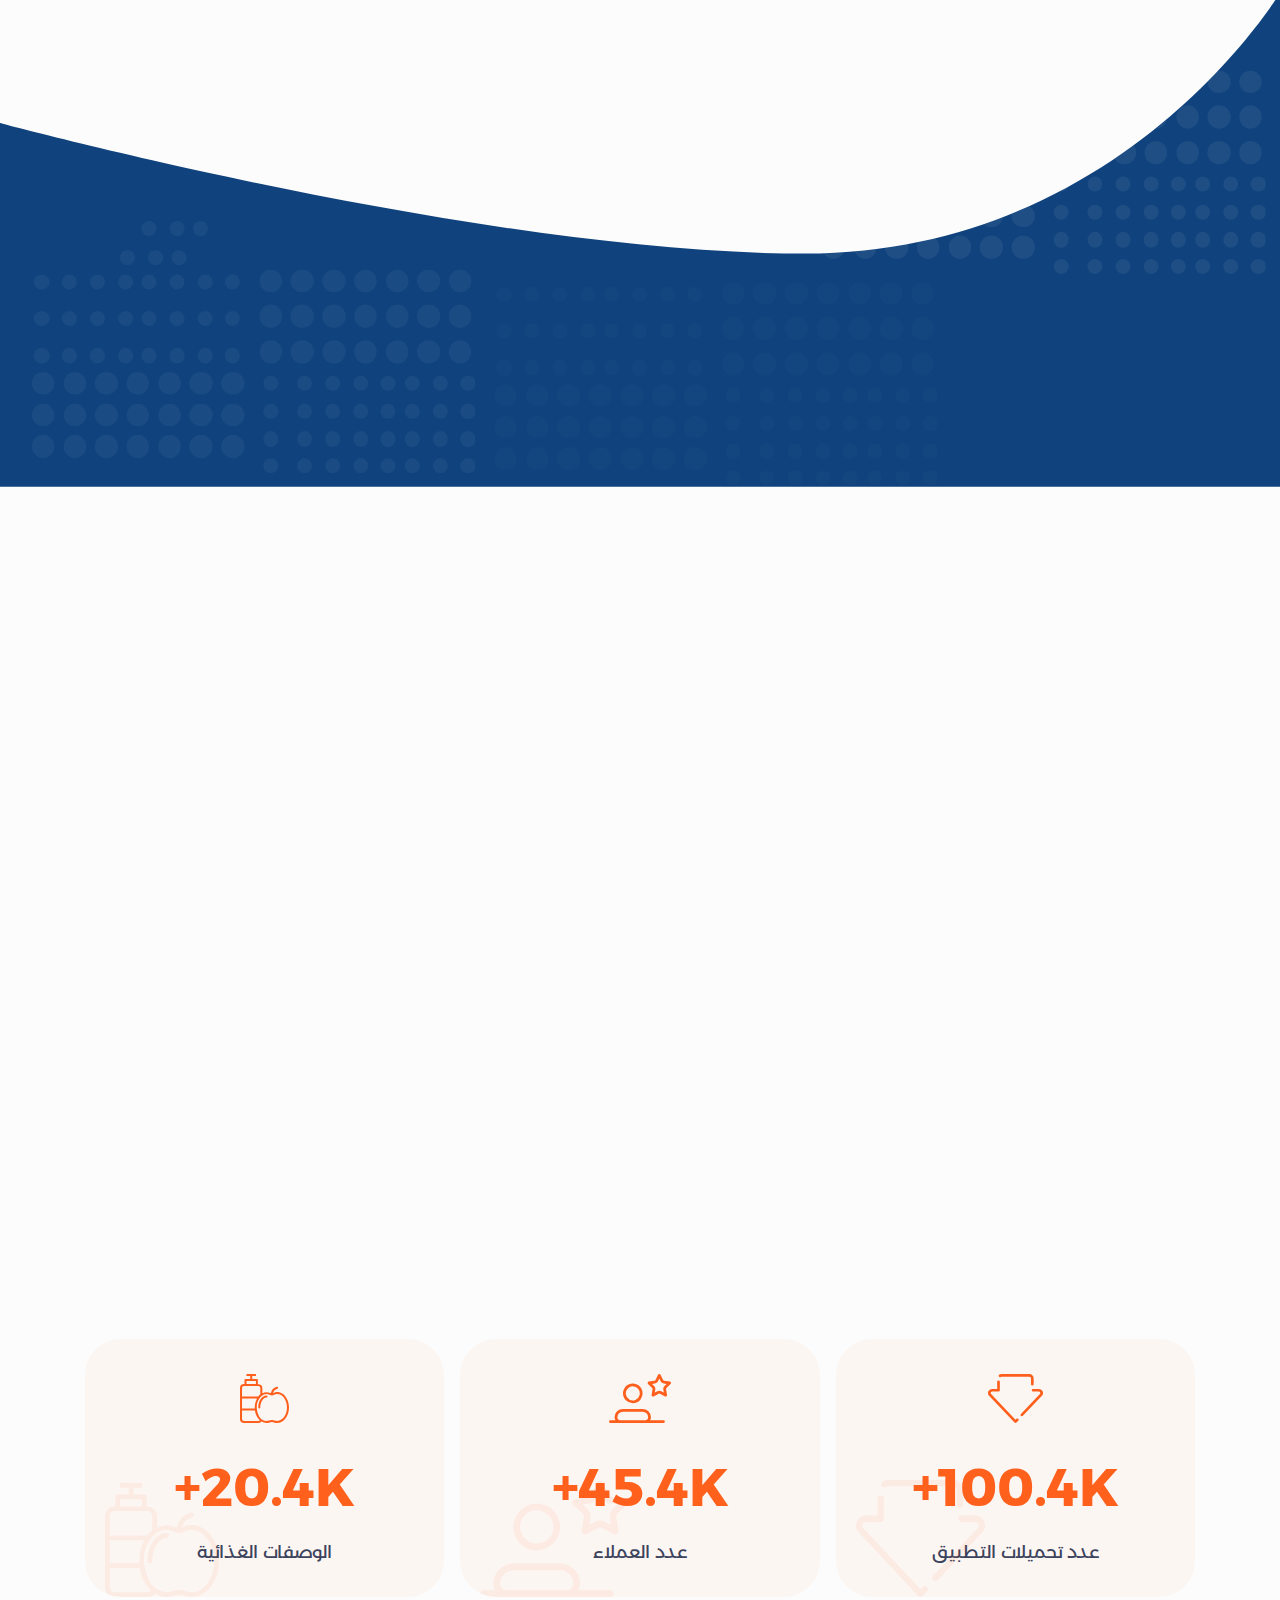
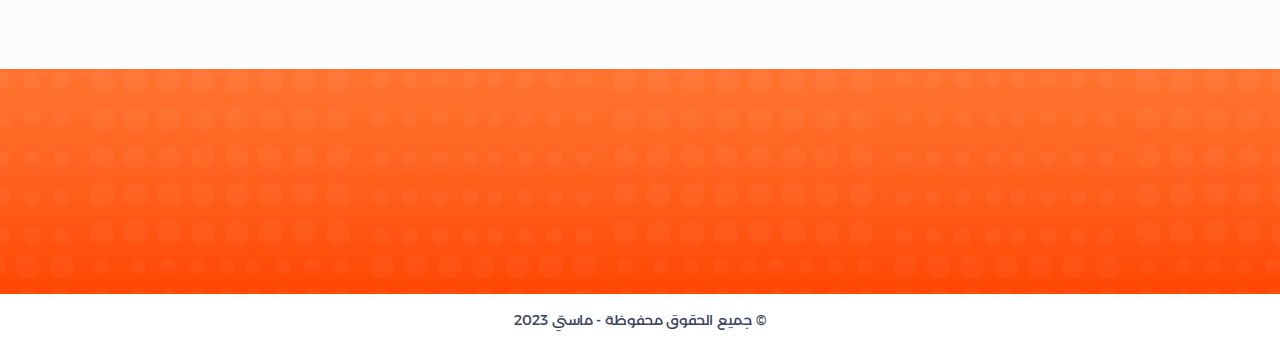
==== commit e01f9f7c: "emad edits" ====
--- a/index.html
+++ b/index.html
@@ -8,7 +8,6 @@
     />
     <title>Masti</title>
     <link rel="shortcut icon" type="img/png" href="images/fav.png" />
-    <!-- <link rel="stylesheet" href="css/bootstrap.min.css" /> -->
     <link rel="stylesheet" href="css/bootstrap.rtl.min.css" />
     <link rel="stylesheet" href="css/swiper-bundle.min.css" />
     <link rel="stylesheet" href="css/sal.css" />
@@ -52,7 +51,7 @@
               </li>
             </ul>
             <a href="en/index.html" class="lang">
-              العربية
+              English
               <img src="images/header/lang.svg" />
             </a>
           </nav>
--- a/css/main.css
+++ b/css/main.css
@@ -173,6 +173,7 @@
   text-decoration: none;
   -webkit-margin-start: 28px;
           margin-inline-start: 28px;
+  text-transform: capitalize;
   transition: all 0.3s ease-in-out;
 }
 .lang img {
@@ -211,6 +212,7 @@
   font-weight: 300;
   color: #fff;
   position: relative;
+  text-transform: capitalize;
   transition: all 0.3s ease-in-out;
 }
 .navbar .nav-pills .nav-link:after {
@@ -221,6 +223,9 @@
   visibility: hidden;
   opacity: 0;
   transition: all 0.3s ease-in-out;
+}
+html[dir=ltr] .navbar .nav-pills .nav-link:after {
+  transform: scaleX(-1);
 }
 .navbar .nav-pills .nav-link::before {
   position: absolute;
@@ -340,6 +345,7 @@
   color: var(--secondery-color);
   text-align: center;
   margin: 0;
+  text-transform: capitalize;
 }
 @media (max-width: 767px) {
   .sec-title {
@@ -426,6 +432,12 @@
   background-color: var(--primary-color);
   border-color: var(--primary-color);
   color: #fff;
+}
+html[dir=ltr] .slider-navs .swiper-btn.swiper-button-prev i::before {
+  content: "\f104";
+}
+html[dir=ltr] .slider-navs .swiper-btn.swiper-button-next i::before {
+  content: "\f105";
 }
 
 .main-sec {
@@ -469,15 +481,24 @@
 }
 
 .main-title {
-  font-size: 39px;
   font-weight: 600;
   color: #fff;
   line-height: 1.231;
   margin: 0;
+  text-transform: capitalize;
+}
+html[dir=rtl] .main-title {
+  font-size: 39px;
+}
+html[dir=ltr] .main-title {
+  font-size: 32px;
 }
 @media (max-width: 1199px) {
-  .main-title {
+  html[dir=rtl] .main-title {
     font-size: 32px;
+  }
+  html[dir=ltr] .main-title {
+    font-size: 30px;
   }
 }
 @media (max-width: 991px) {
@@ -485,9 +506,18 @@
     text-align: center;
     font-size: 28px;
   }
-}
-@media (max-width: 767px) {
-  .main-title {
+  html[dir=rtl] .main-title {
+    font-size: 28px;
+  }
+  html[dir=ltr] .main-title {
+    font-size: 24px;
+  }
+}
+@media (max-width: 767px) {
+  html[dir=rtl] .main-title {
+    font-size: 24px;
+  }
+  html[dir=ltr] .main-title {
     font-size: 24px;
   }
 }
@@ -498,8 +528,10 @@
   font-weight: 300;
   color: #fff;
   max-width: 100%;
+  margin: 48px 0 0;
+}
+html[dir=rtl] .main-desc {
   width: 415px;
-  margin: 48px 0 0;
 }
 @media (max-width: 1199px) {
   .main-desc {
@@ -627,6 +659,7 @@
   color: var(--secondery-color);
   line-height: 1.223;
   margin: 0 0 22px;
+  text-transform: capitalize;
   transition: all 0.3s ease-in-out;
 }
 .feat-item .feat-desc {
@@ -834,6 +867,7 @@
   font-weight: 500;
   color: var(--secondery-color);
   margin: 0;
+  text-transform: capitalize;
 }
 .partner-item .partner-text {
   font-size: 14px;
@@ -1145,6 +1179,9 @@
   line-height: 0.75;
   transform: rotate(-8deg);
 }
+html[dir=ltr] .faq-img .icons {
+  transform: rotate(-8deg) scaleX(-1);
+}
 .faq-img .icons span {
   display: block;
   position: relative;
@@ -1217,6 +1254,7 @@
   font-weight: 700;
   color: var(--primary-color);
   margin-bottom: 14px;
+  text-transform: uppercase;
 }
 @media (max-width: 991px) {
   .state-item .state-value {
@@ -1229,6 +1267,7 @@
   font-weight: 400;
   margin: 0;
   line-height: 1.177;
+  text-transform: capitalize;
 }
 .state-item .state-pattern {
   position: absolute;
@@ -1313,6 +1352,7 @@
   color: #fff;
   font-weight: 500;
   padding-bottom: 27px;
+  text-transform: capitalize;
 }
 @media (max-width: 991px) {
   .footer-title {
@@ -1385,4 +1425,5 @@
   text-align: center;
   margin: 0;
   padding: 16px 15px;
+  text-transform: capitalize;
 }/*# sourceMappingURL=main.css.map */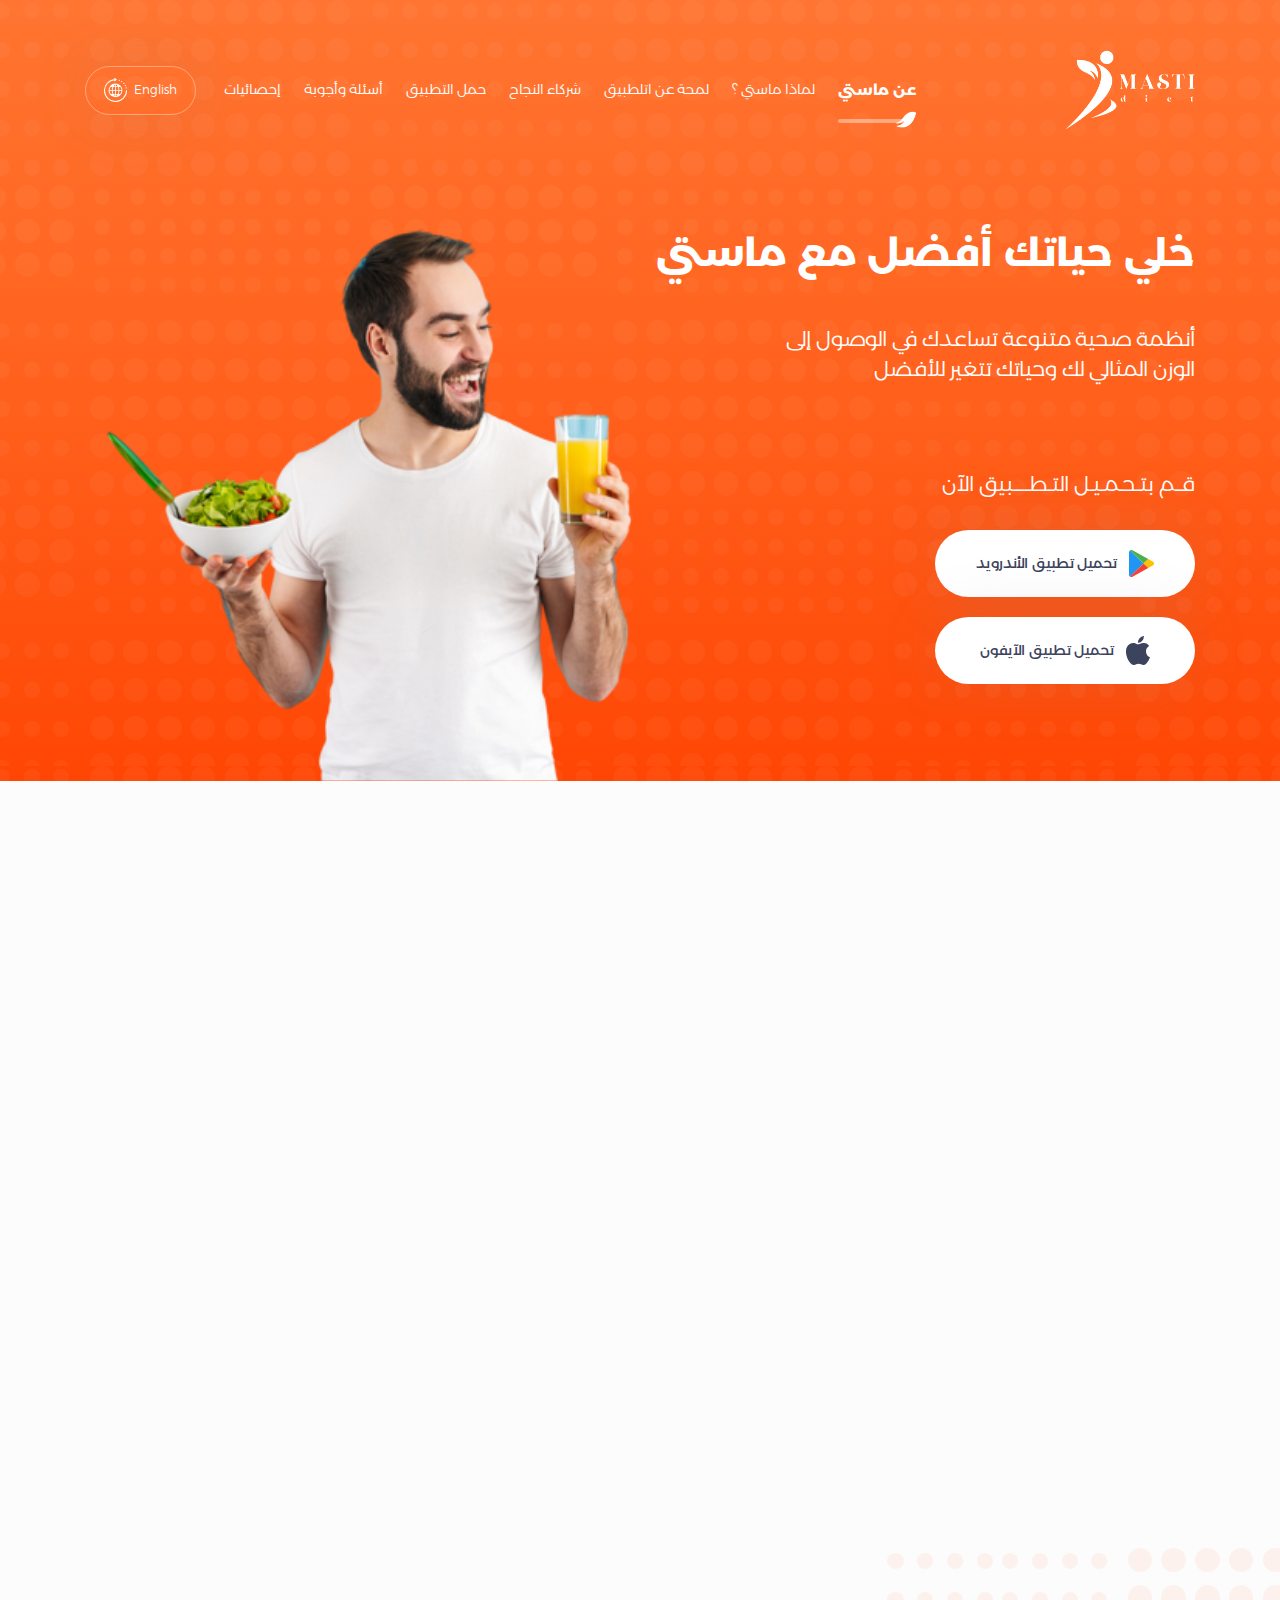
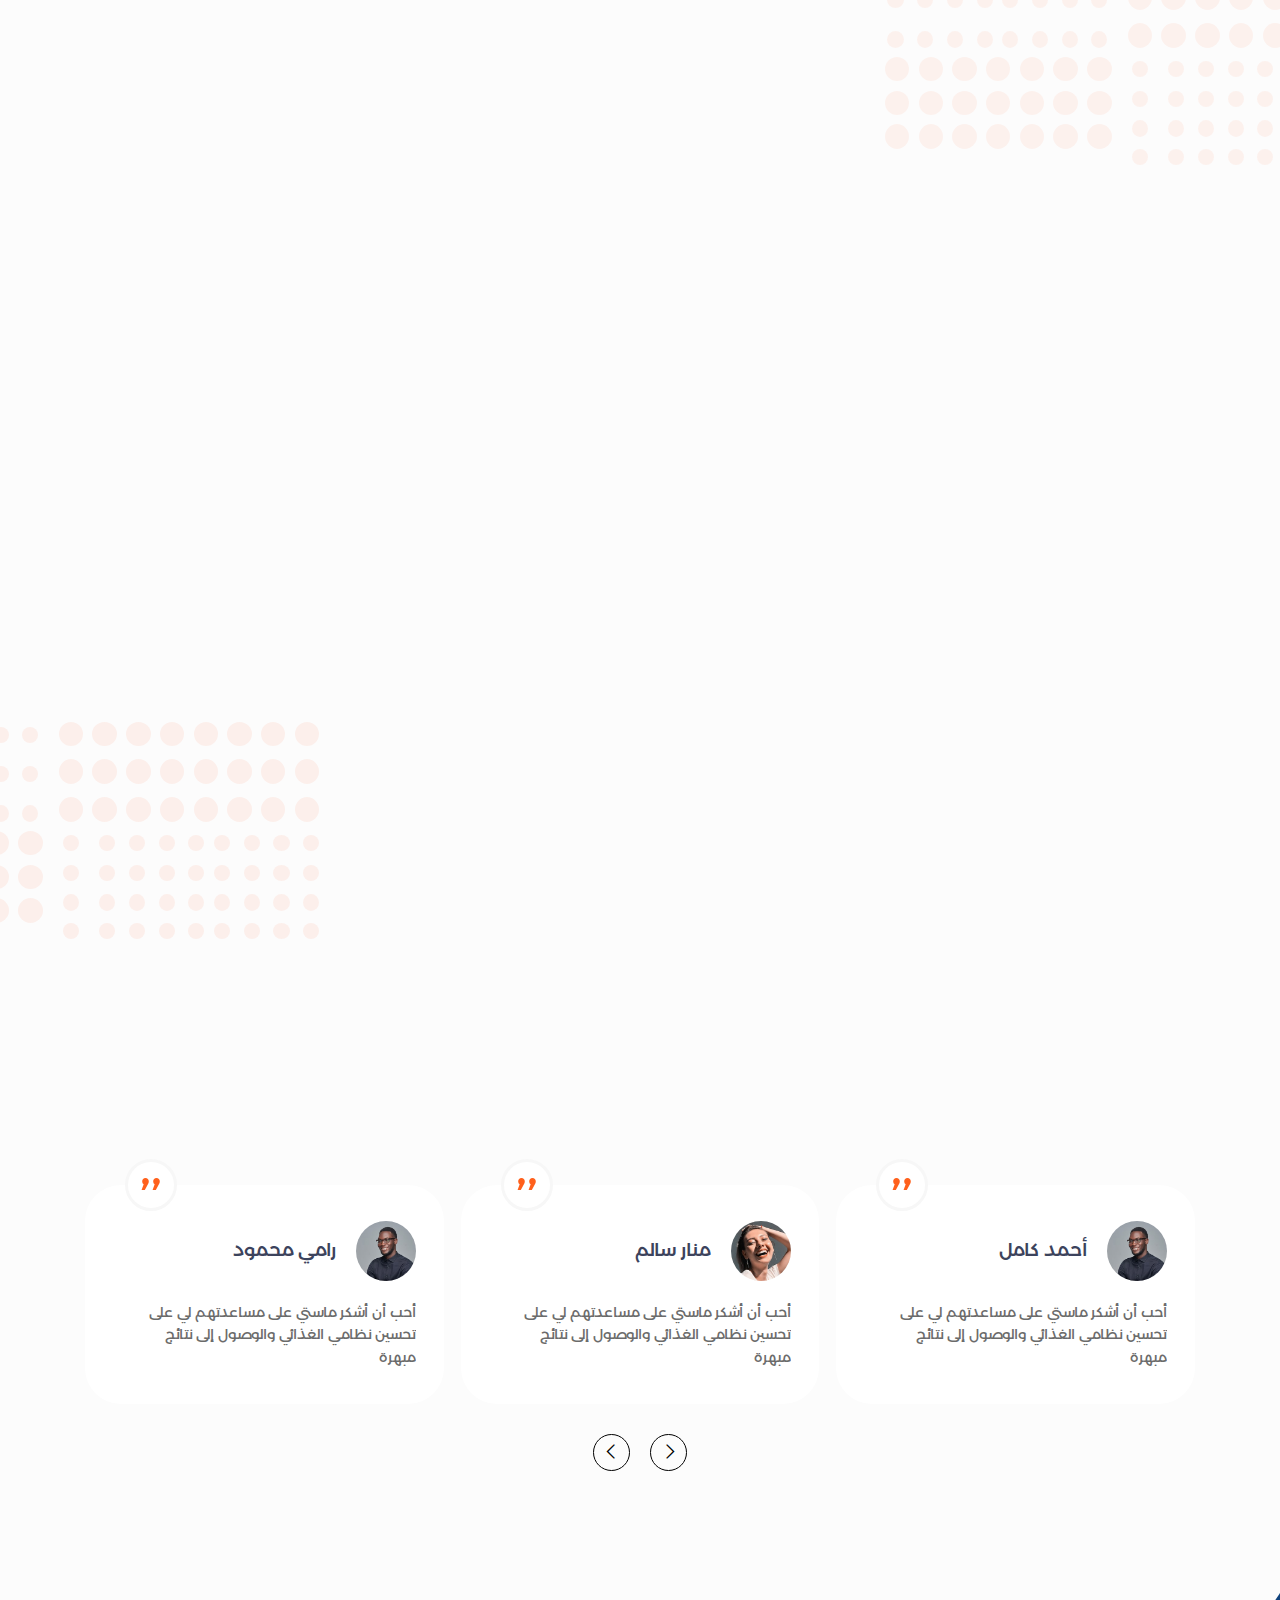
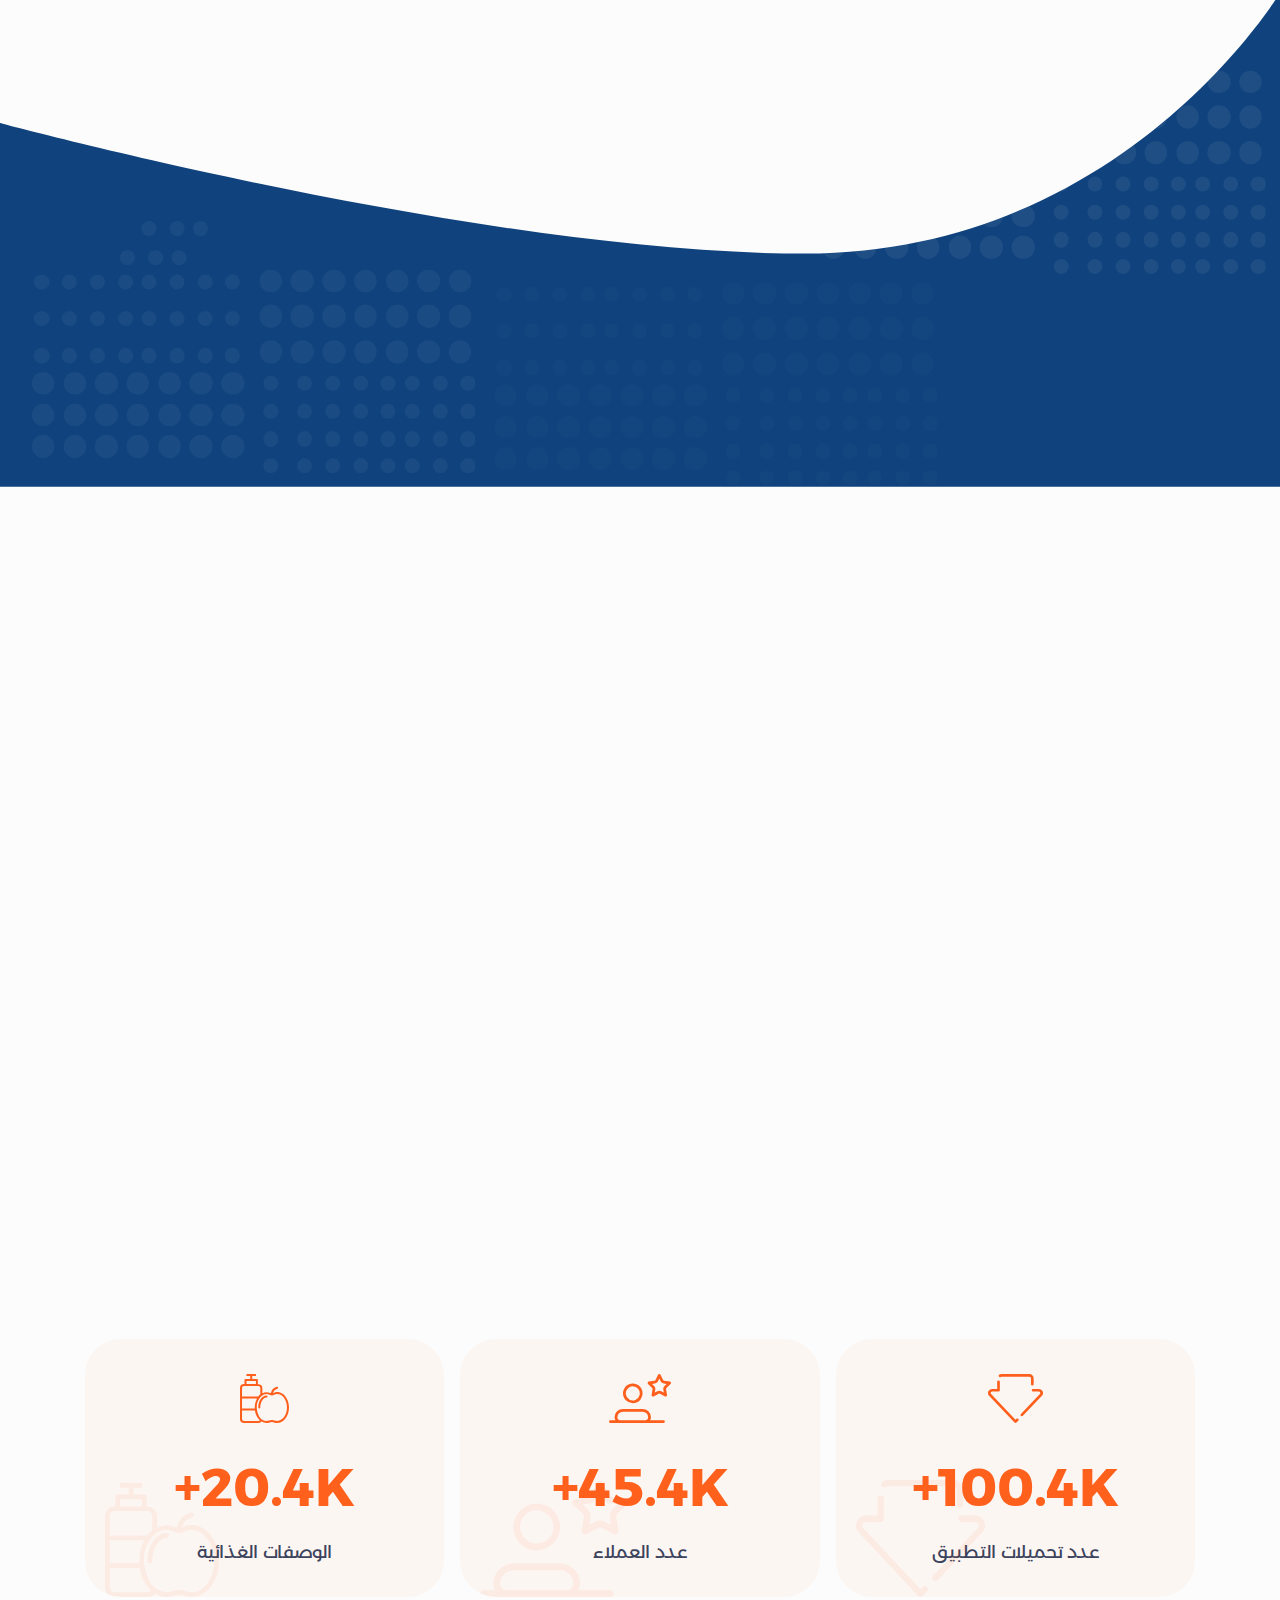
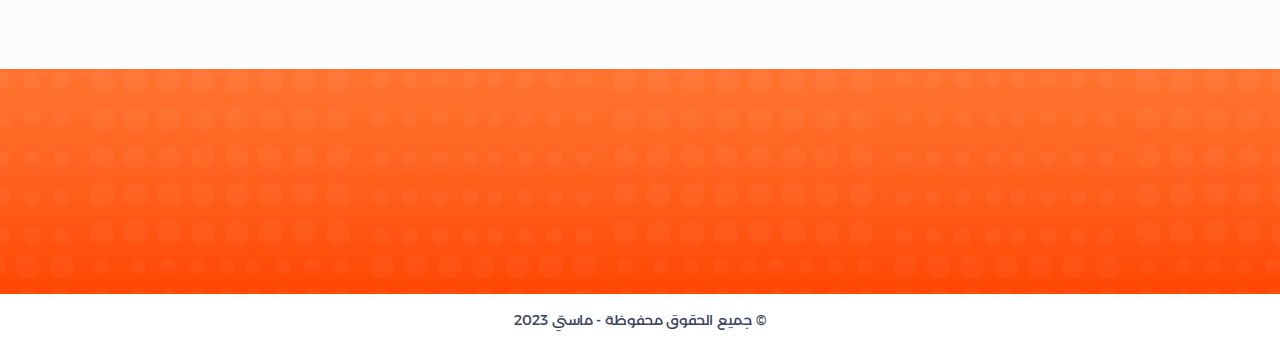
==== commit a8796d2b: "emad edits" ====
--- a/index.html
+++ b/index.html
@@ -237,7 +237,7 @@
             <div class="swiper">
               <div class="swiper-wrapper">
                 <div class="swiper-slide">
-                  <div class="partner-item" data-sal="slide-up">
+                  <div class="partner-item">
                     <div class="quote">,,</div>
                     <div class="partner-cont">
                       <div class="partner-head">
@@ -254,11 +254,7 @@
                   </div>
                 </div>
                 <div class="swiper-slide">
-                  <div
-                    class="partner-item"
-                    data-sal="slide-up"
-                    style="--sal-delay: 0.2s"
-                  >
+                  <div class="partner-item">
                     <div class="quote">,,</div>
                     <div class="partner-cont">
                       <div class="partner-head">
@@ -275,11 +271,7 @@
                   </div>
                 </div>
                 <div class="swiper-slide">
-                  <div
-                    class="partner-item"
-                    data-sal="slide-up"
-                    style="--sal-delay: 0.2s"
-                  >
+                  <div class="partner-item">
                     <div class="quote">,,</div>
                     <div class="partner-cont">
                       <div class="partner-head">
@@ -537,20 +529,32 @@
             <img src="images/logo.png" class="img-fluid" />
           </div>
           <div class="footer-contacts">
-            <div class="footer-contact" data-sal="slide-down" style="--sal-delay: 0.2s">
+            <div
+              class="footer-contact"
+              data-sal="slide-down"
+              style="--sal-delay: 0.2s"
+            >
               <h4 class="footer-title">تواصل معنا</h4>
               <a href="tel:+000000000000" class="contact-method">
                 +000000000000
               </a>
             </div>
-            <div class="footer-contact" data-sal="slide-down" style="--sal-delay: 0.4s">
+            <div
+              class="footer-contact"
+              data-sal="slide-down"
+              style="--sal-delay: 0.4s"
+            >
               <h4 class="footer-title">راسلنا عبر</h4>
               <a href="mailto:info_2023@masti.com" class="contact-method">
                 info_2023@masti.com
               </a>
             </div>
           </div>
-          <div class="footer-socials" data-sal="slide-down" style="--sal-delay: 0.6s">
+          <div
+            class="footer-socials"
+            data-sal="slide-down"
+            style="--sal-delay: 0.6s"
+          >
             <h4 class="footer-title">يمكنك متابعتنا من خلال حساباتنا</h4>
             <div class="socials">
               <a href="#!" class="social">
